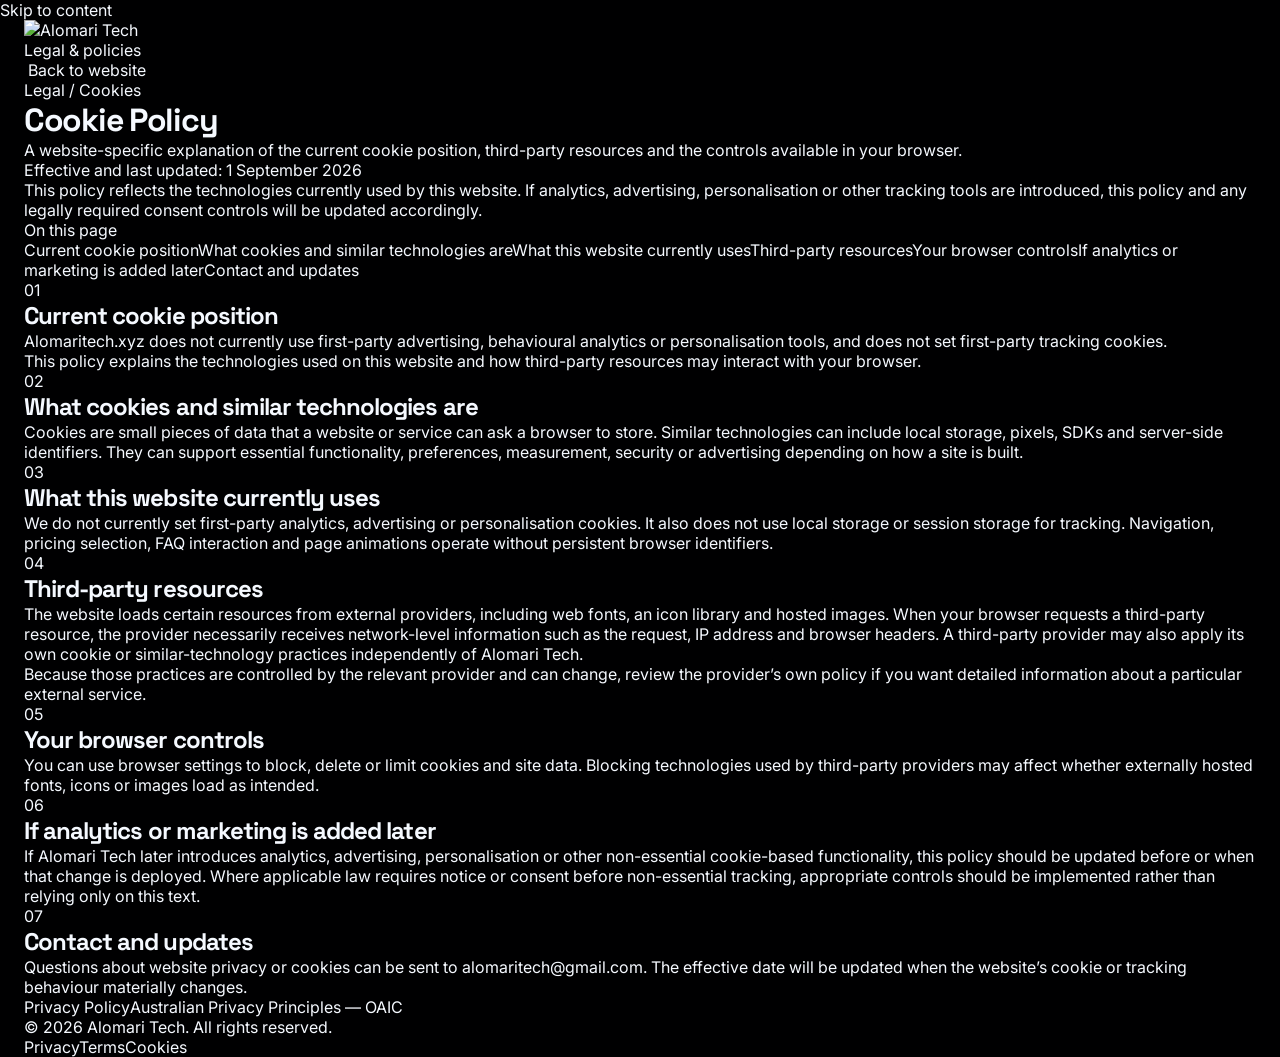
==== cookies.html @ abfe54f1 "Create cookies.html" ====
<!DOCTYPE html>
<html lang="en" dir="ltr">
<head>
  <meta charset="UTF-8" />
  <meta name="viewport" content="width=device-width, initial-scale=1.0" />
  <meta name="robots" content="index, follow" />
  <meta name="theme-color" content="#F6F5F1" />
  <meta name="color-scheme" content="light" />
  <link rel="icon" href="https://i.ibb.co/Hf7N1ZyW/Alomari-Tech-Logo.jpg" />
  <link rel="apple-touch-icon" href="https://i.ibb.co/Hf7N1ZyW/Alomari-Tech-Logo.jpg" />
  <link rel="preconnect" href="https://fonts.googleapis.com" />
  <link rel="preconnect" href="https://fonts.gstatic.com" crossorigin />
  <link href="https://fonts.googleapis.com/css2?family=Inter:wght@400;500;600&family=Space+Grotesk:wght@400;500;600;700&display=swap" rel="stylesheet" />
  <script src="https://unpkg.com/lucide@latest/dist/umd/lucide.js" defer></script>
  <link rel="stylesheet" href="style.css" />
  <title>Cookie Policy | Alomari Tech</title>
  <meta name="description" content="How cookies and similar technologies are currently used on the Alomari Tech website." />
  <link rel="canonical" href="https://alomaritech.xyz/cookies.html" />
  <meta property="og:type" content="website" />
  <meta property="og:site_name" content="Alomari Tech" />
  <meta property="og:title" content="Cookie Policy | Alomari Tech" />
  <meta property="og:description" content="How cookies and similar technologies are currently used on the Alomari Tech website." />
  <meta property="og:url" content="https://alomaritech.xyz/cookies.html" />
  <script type="application/ld+json">{"@context":"https://schema.org","@type":"WebPage","name":"Cookie Policy | Alomari Tech","url":"https://alomaritech.xyz/cookies.html","isPartOf":{"@type":"WebSite","name":"Alomari Tech","url":"https://alomaritech.xyz/"}}</script>
</head>
<body class="legal-page">
  <a class="skip-link" href="#legal-content">Skip to content</a>
  <div class="legal-progress" id="legal-progress" aria-hidden="true"></div>
  <div class="legal-shell">
    <header class="legal-header">
      <div class="container legal-nav">
        <div class="legal-nav-group">
          <a class="brand" href="index.html" aria-label="Alomari Tech home"><img src="https://i.ibb.co/Hf7N1ZyW/Alomari-Tech-Logo.jpg" alt="Alomari Tech" class="brand-logo" /></a>
          <span class="legal-area-label">Legal &amp; policies</span>
        </div>
        <a class="legal-back" href="index.html"><i data-lucide="arrow-left" aria-hidden="true"></i> Back to website</a>
      </div>
    </header>

    <main class="legal-main" id="legal-content">
      <div class="container">
        <div class="legal-hero legal-reveal">
          <p class="legal-eyebrow">Legal / Cookies</p>
          <h1 class="legal-title">Cookie Policy</h1>
          <p class="legal-intro">A website-specific explanation of the current cookie position, third-party resources and the controls available in your browser.</p>
          <p class="legal-updated">Effective and last updated: 1 September 2026</p>
          <div class="legal-notice"><i data-lucide="scale" aria-hidden="true"></i><span>This policy reflects the technologies currently used by this website. If analytics, advertising, personalisation or other tracking tools are introduced, this policy and any legally required consent controls will be updated accordingly.</span></div>
        </div>

        <div class="legal-layout">
          <aside class="legal-toc legal-reveal" aria-label="On this page">
            <p class="legal-toc-title">On this page</p>
            <nav><a href="#summary">Current cookie position</a><a href="#what">What cookies and similar technologies are</a><a href="#site-use">What this website currently uses</a><a href="#third-party">Third-party resources</a><a href="#controls">Your browser controls</a><a href="#future">If analytics or marketing is added later</a><a href="#contact">Contact and updates</a></nav>
          </aside>
          <div class="legal-content">
            <section class="legal-section legal-reveal" id="summary">
  <p class="legal-section-number">01</p>
  <h2>Current cookie position</h2>
  <p>Alomaritech.xyz does not currently use first-party advertising, behavioural analytics or personalisation tools, and does not set first-party tracking cookies.</p><p>This policy explains the technologies used on this website and how third-party resources may interact with your browser.</p>
</section><section class="legal-section legal-reveal" id="what">
  <p class="legal-section-number">02</p>
  <h2>What cookies and similar technologies are</h2>
  <p>Cookies are small pieces of data that a website or service can ask a browser to store. Similar technologies can include local storage, pixels, SDKs and server-side identifiers. They can support essential functionality, preferences, measurement, security or advertising depending on how a site is built.</p>
</section><section class="legal-section legal-reveal" id="site-use">
  <p class="legal-section-number">03</p>
  <h2>What this website currently uses</h2>
  <p>We do not currently set first-party analytics, advertising or personalisation cookies. It also does not use local storage or session storage for tracking. Navigation, pricing selection, FAQ interaction and page animations operate without persistent browser identifiers.</p>
</section><section class="legal-section legal-reveal" id="third-party">
  <p class="legal-section-number">04</p>
  <h2>Third-party resources</h2>
  <p>The website loads certain resources from external providers, including web fonts, an icon library and hosted images. When your browser requests a third-party resource, the provider necessarily receives network-level information such as the request, IP address and browser headers. A third-party provider may also apply its own cookie or similar-technology practices independently of Alomari Tech.</p><p>Because those practices are controlled by the relevant provider and can change, review the provider’s own policy if you want detailed information about a particular external service.</p>
</section><section class="legal-section legal-reveal" id="controls">
  <p class="legal-section-number">05</p>
  <h2>Your browser controls</h2>
  <p>You can use browser settings to block, delete or limit cookies and site data. Blocking technologies used by third-party providers may affect whether externally hosted fonts, icons or images load as intended.</p>
</section><section class="legal-section legal-reveal" id="future">
  <p class="legal-section-number">06</p>
  <h2>If analytics or marketing is added later</h2>
  <p>If Alomari Tech later introduces analytics, advertising, personalisation or other non-essential cookie-based functionality, this policy should be updated before or when that change is deployed. Where applicable law requires notice or consent before non-essential tracking, appropriate controls should be implemented rather than relying only on this text.</p>
</section><section class="legal-section legal-reveal" id="contact">
  <p class="legal-section-number">07</p>
  <h2>Contact and updates</h2>
  <p>Questions about website privacy or cookies can be sent to <a href="mailto:alomaritech@gmail.com">alomaritech@gmail.com</a>. The effective date will be updated when the website’s cookie or tracking behaviour materially changes.</p>
</section>
            <div class="legal-source-links legal-reveal" aria-label="Official legal references"><a href="privacy.html" target="_blank" rel="noopener noreferrer">Privacy Policy<i data-lucide="arrow-up-right" aria-hidden="true"></i></a><a href="https://www.oaic.gov.au/privacy/australian-privacy-principles" target="_blank" rel="noopener noreferrer">Australian Privacy Principles — OAIC<i data-lucide="arrow-up-right" aria-hidden="true"></i></a></div>
          </div>
        </div>
      </div>
    </main>

    <footer class="legal-footer">
      <div class="legal-footer-inner">
        <div class="container legal-footer-row">
          <span>&copy; 2026 Alomari Tech. All rights reserved.</span>
          <div><a href="privacy.html">Privacy</a><a href="terms.html">Terms</a><a href="cookies.html" aria-current="page">Cookies</a></div>
        </div>
      </div>
    </footer>
  </div>
  <script src="legal.js" defer></script>
</body>
</html>
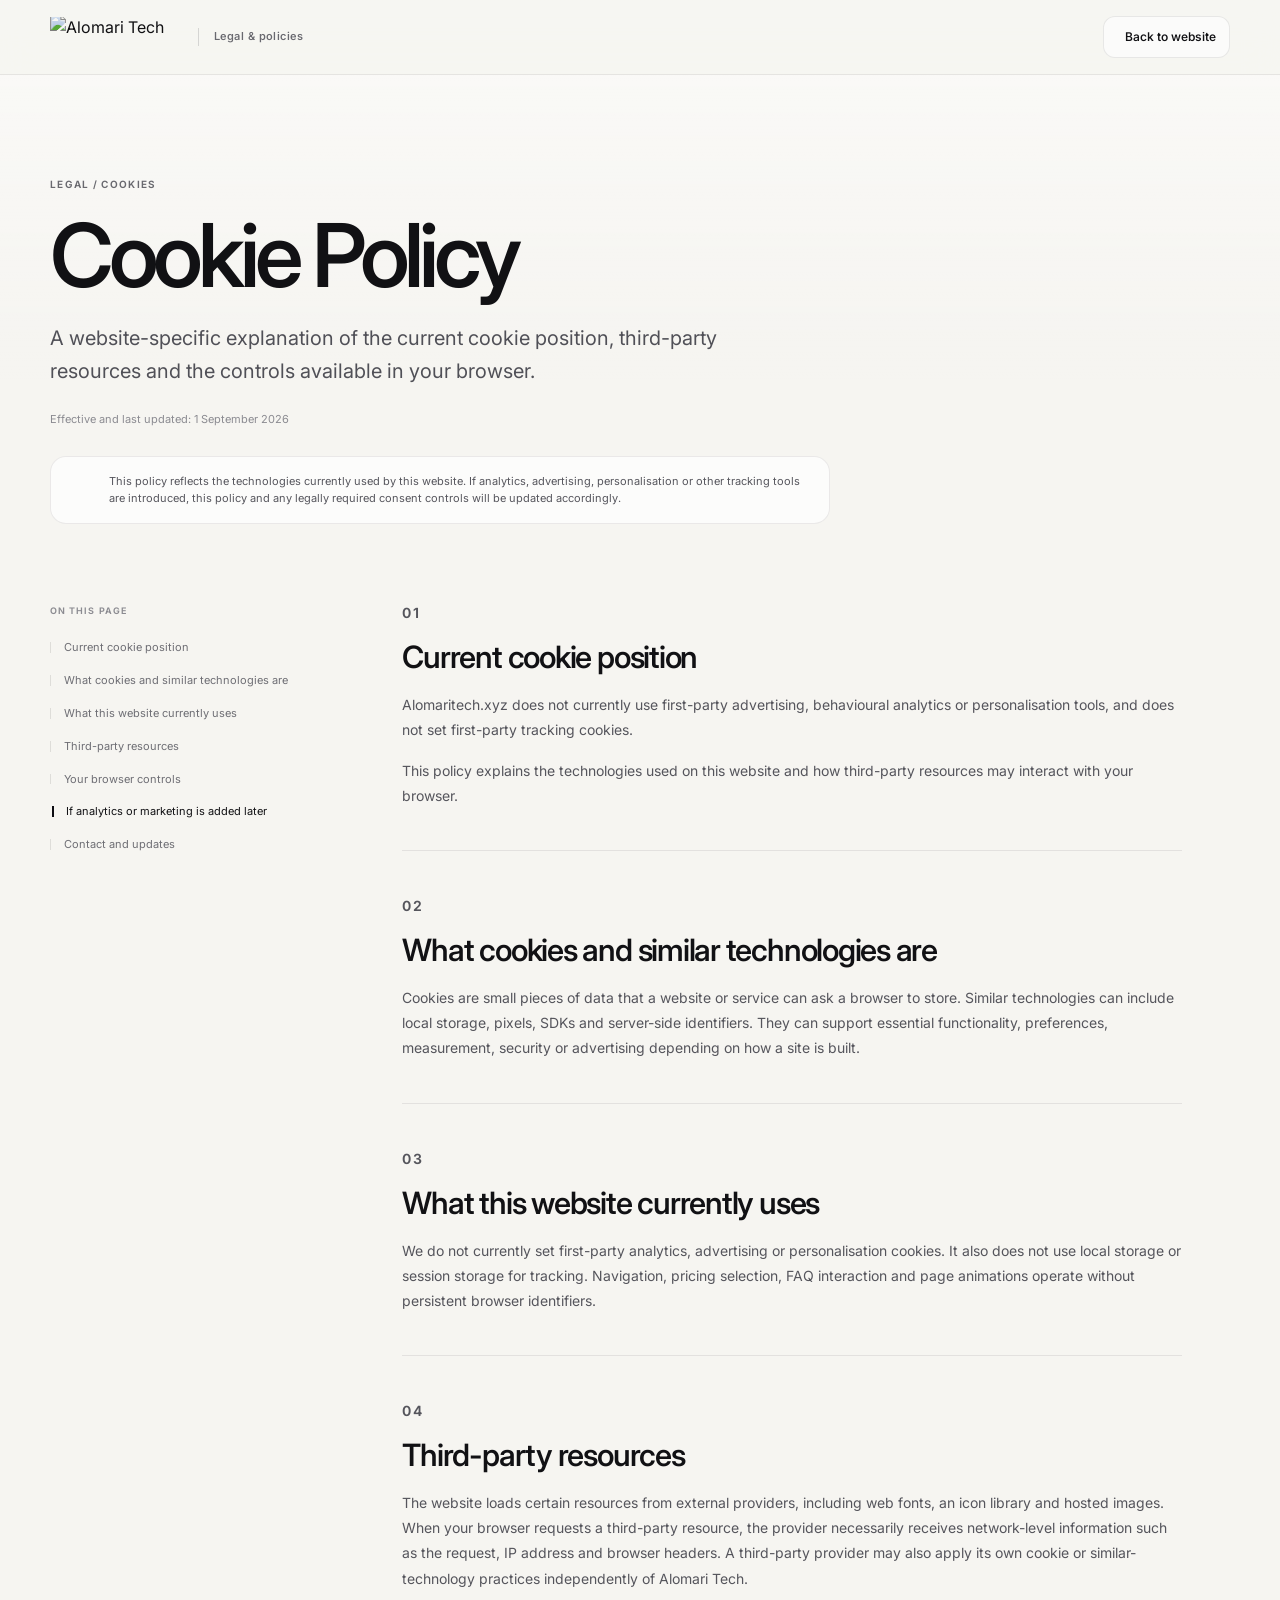
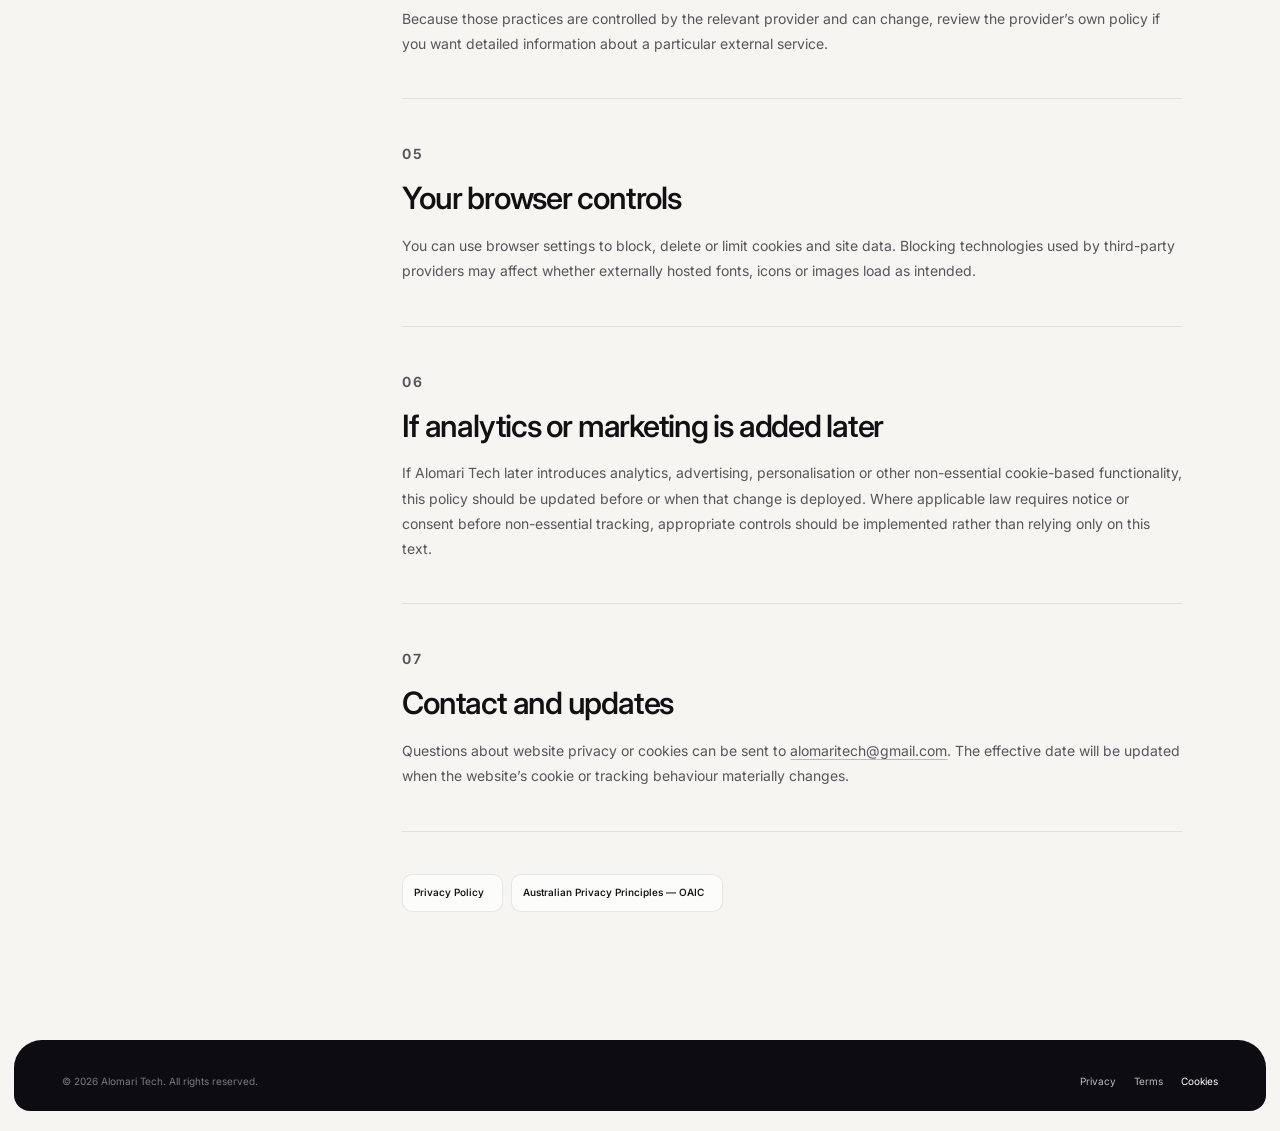
==== commit 42c6245a: "Update cookies.html" ====
--- a/cookies.html
+++ b/cookies.html
@@ -6,8 +6,8 @@
   <meta name="robots" content="index, follow" />
   <meta name="theme-color" content="#F6F5F1" />
   <meta name="color-scheme" content="light" />
-  <link rel="icon" href="https://i.ibb.co/Hf7N1ZyW/Alomari-Tech-Logo.jpg" />
-  <link rel="apple-touch-icon" href="https://i.ibb.co/Hf7N1ZyW/Alomari-Tech-Logo.jpg" />
+  <link rel="icon" href="https://github.com/amiralomarii/amiralomari/blob/main/Alomari%20Tech%20Logo.jpeg?raw=true" />
+  <link rel="apple-touch-icon" href="https://github.com/amiralomarii/amiralomari/blob/main/Alomari%20Tech%20Logo.jpeg?raw=true" />
   <link rel="preconnect" href="https://fonts.googleapis.com" />
   <link rel="preconnect" href="https://fonts.gstatic.com" crossorigin />
   <link href="https://fonts.googleapis.com/css2?family=Inter:wght@400;500;600&family=Space+Grotesk:wght@400;500;600;700&display=swap" rel="stylesheet" />
@@ -30,7 +30,7 @@
     <header class="legal-header">
       <div class="container legal-nav">
         <div class="legal-nav-group">
-          <a class="brand" href="index.html" aria-label="Alomari Tech home"><img src="https://i.ibb.co/Hf7N1ZyW/Alomari-Tech-Logo.jpg" alt="Alomari Tech" class="brand-logo" /></a>
+          <a class="brand" href="index.html" aria-label="Alomari Tech home"><img src="https://github.com/amiralomarii/amiralomari/blob/main/Alomari%20Tech%20Logo.jpeg?raw=true" alt="Alomari Tech" class="brand-logo" /></a>
           <span class="legal-area-label">Legal &amp; policies</span>
         </div>
         <a class="legal-back" href="index.html"><i data-lucide="arrow-left" aria-hidden="true"></i> Back to website</a>
--- a/style.css
+++ b/style.css
@@ -0,0 +1,1449 @@
+:root {
+  --ink: #0d0c12;
+  --ink-2: #16161a;
+  --ink-3: #222228;
+  --paper: #fbfaf6;
+  --canvas: #f7f7f5;
+  --surface: #ffffff;
+  --surface-soft: #f1f1ee;
+  --surface-warm: #f3f0ea;
+  --text: #111114;
+  --muted: #69696f;
+  --muted-2: #8b8b91;
+  --line: rgba(17, 17, 20, .085);
+  --line-strong: rgba(17, 17, 20, .14);
+  --line-dark: rgba(255,255,255,.12);
+  --container: 1180px;
+  --gutter: clamp(20px, 4vw, 48px);
+  --section: clamp(92px, 10vw, 148px);
+  --radius-sm: 10px;
+  --radius-md: 18px;
+  --radius-lg: 28px;
+  --radius-xl: 36px;
+  --font-display: -apple-system, BlinkMacSystemFont, "Inter", "Segoe UI", sans-serif;
+  --font-body: -apple-system, BlinkMacSystemFont, "Inter", "Segoe UI", sans-serif;
+  --ease: cubic-bezier(.2,.8,.2,1);
+  --spring: cubic-bezier(.16,1,.3,1);
+  --fast: 180ms;
+  --normal: 360ms;
+  --shadow-sm: 0 1px 2px rgba(17,17,20,.04), 0 8px 28px rgba(17,17,20,.04);
+  --shadow-md: 0 22px 70px rgba(17,17,20,.08);
+}
+
+* { box-sizing: border-box; }
+html { scroll-behavior: smooth; scroll-padding-top: 88px; }
+body {
+  margin: 0;
+  overflow-x: hidden;
+  background: var(--canvas);
+  color: var(--text);
+  font-family: var(--font-body);
+  line-height: 1.55;
+  -webkit-font-smoothing: antialiased;
+  text-rendering: optimizeLegibility;
+}
+body.menu-open { overflow: hidden; }
+img { display: block; max-width: 100%; }
+a { color: inherit; text-decoration: none; }
+button, input, textarea { font: inherit; }
+button { color: inherit; }
+::selection { background: var(--ink); color: var(--paper); }
+
+.container { width: min(100%, calc(var(--container) + (var(--gutter) * 2))); margin-inline: auto; padding-inline: var(--gutter); }
+.section-pad { padding-block: var(--section); }
+.section-light { background: var(--canvas); color: var(--text); }
+.section-warm { background: var(--surface-warm); color: var(--text); }
+.section-dark { background: var(--ink); color: var(--paper); }
+
+.sr-only { position: absolute; width: 1px; height: 1px; padding: 0; margin: -1px; overflow: hidden; clip: rect(0,0,0,0); white-space: nowrap; border: 0; }
+.skip-link { position: fixed; left: 16px; top: 10px; z-index: 2000; background: var(--ink); color: var(--paper); padding: 10px 14px; border-radius: 10px; transform: translateY(-160%); transition: transform var(--fast); }
+.skip-link:focus { transform: translateY(0); }
+
+#scroll-progress { position: fixed; z-index: 1200; top: 0; left: 0; width: 100%; height: 2px; transform: scaleX(0); transform-origin: left center; background: var(--ink); }
+
+/* Navigation */
+.site-header {
+  position: fixed;
+  inset: 0 0 auto;
+  z-index: 1000;
+  background: rgba(247,247,245,.82);
+  border-bottom: 1px solid transparent;
+  backdrop-filter: saturate(160%) blur(18px);
+  -webkit-backdrop-filter: saturate(160%) blur(18px);
+  transition: background var(--normal), border-color var(--normal), box-shadow var(--normal);
+}
+/* Intentionally persistent: the primary navigation never auto-hides while scrolling. */
+.site-header.scrolled { background: rgba(250,250,248,.94); border-color: var(--line); box-shadow: 0 8px 35px rgba(17,17,20,.035); }
+.nav-shell { height: 76px; display: grid; grid-template-columns: 170px 1fr auto; align-items: center; gap: 28px; }
+.brand { display: inline-flex; align-items: center; width: 138px; height: 42px; overflow: hidden; }
+.brand-logo { width: 152px; height: 46px; object-fit: contain; object-position: left center; mix-blend-mode: multiply; }
+.desktop-nav { justify-self: center; display: flex; align-items: center; gap: clamp(18px, 2.1vw, 34px); font-size: 13px; font-weight: 520; color: #45454b; }
+.desktop-nav a { position: relative; padding: 12px 0; transition: color var(--fast); }
+.desktop-nav a:hover, .desktop-nav a:focus-visible { color: var(--ink); }
+.desktop-nav a::after { content: ""; position: absolute; left: 50%; right: 50%; bottom: 5px; height: 1px; background: currentColor; transition: left var(--normal) var(--ease), right var(--normal) var(--ease); }
+.desktop-nav a:hover::after, .desktop-nav a:focus-visible::after { left: 0; right: 0; }
+
+.btn {
+  min-height: 46px;
+  display: inline-flex;
+  align-items: center;
+  justify-content: center;
+  gap: 9px;
+  padding: 0 20px;
+  border: 1px solid transparent;
+  border-radius: 12px;
+  cursor: pointer;
+  font-size: 13px;
+  font-weight: 600;
+  letter-spacing: -.01em;
+  transition: background var(--fast), color var(--fast), border-color var(--fast), transform var(--fast), box-shadow var(--fast);
+}
+.btn svg { width: 16px; height: 16px; transition: transform var(--fast) var(--ease); }
+.btn:hover svg { transform: translateX(3px); }
+.btn:active { transform: scale(.985); }
+.btn-dark { background: var(--ink); color: var(--paper); border-color: var(--ink); box-shadow: 0 7px 20px rgba(13,12,18,.12); }
+.btn-dark:hover { background: #242329; box-shadow: 0 10px 26px rgba(13,12,18,.16); transform: translateY(-1px); }
+.btn-line { background: rgba(255,255,255,.55); color: var(--ink); border-color: var(--line-strong); }
+.btn-line:hover { background: var(--surface); border-color: rgba(17,17,20,.22); }
+.btn-light { background: var(--paper); color: var(--ink); border-color: var(--paper); }
+.btn-light:hover { background: #fff; transform: translateY(-1px); }
+.btn-light-outline { background: rgba(255,255,255,.055); color: var(--paper); border-color: rgba(255,255,255,.16); }
+.btn-light-outline:hover { background: rgba(255,255,255,.1); border-color: rgba(255,255,255,.24); }
+.btn-lg { min-height: 52px; padding-inline: 24px; border-radius: 14px; }
+.btn-block { width: 100%; }
+
+.menu-toggle { display: none; justify-self: end; width: 44px; height: 44px; padding: 0 11px; border: 1px solid var(--line); background: rgba(255,255,255,.7); border-radius: 14px; cursor: pointer; box-shadow: var(--shadow-sm); }
+.menu-toggle span { display: block; width: 19px; height: 1.5px; margin: 5px auto; background: var(--ink); border-radius: 10px; }
+.menu-backdrop { position: fixed; inset: 0; z-index: 1090; background: rgba(13,12,18,.3); backdrop-filter: blur(8px); -webkit-backdrop-filter: blur(8px); opacity: 0; pointer-events: none; transition: opacity var(--normal); }
+.menu-backdrop.open { opacity: 1; pointer-events: auto; }
+.mobile-menu {
+  position: fixed;
+  z-index: 1100;
+  top: 10px;
+  right: 10px;
+  bottom: 10px;
+  width: min(92vw, 410px);
+  background: rgba(251,250,246,.985);
+  border: 1px solid rgba(255,255,255,.7);
+  border-radius: 28px;
+  box-shadow: 0 30px 100px rgba(13,12,18,.22);
+  transform: translateX(calc(100% + 24px)) scale(.98);
+  opacity: 0;
+  transition: transform .48s var(--spring), opacity .34s ease;
+  display: flex;
+  flex-direction: column;
+  overflow: hidden;
+}
+.mobile-menu.open { transform: translateX(0) scale(1); opacity: 1; }
+.mobile-menu-head { min-height: 72px; display: flex; align-items: center; justify-content: space-between; padding: 0 18px 0 20px; border-bottom: 1px solid var(--line); }
+.mobile-menu-head .brand { width: 132px; }
+.menu-close { width: 44px; height: 44px; border: 1px solid var(--line); border-radius: 14px; background: rgba(255,255,255,.8); cursor: pointer; display: grid; place-items: center; }
+.menu-close svg { width: 19px; }
+.mobile-nav { padding: 16px 20px 8px; display: grid; }
+.mobile-nav a { display: grid; grid-template-columns: 32px 1fr; align-items: center; padding: 15px 2px; border-bottom: 1px solid var(--line); font: 550 clamp(22px, 6vw, 28px)/1.15 var(--font-display); letter-spacing: -.035em; }
+.mobile-nav a span { font-size: 10px; font-weight: 600; color: var(--muted-2); letter-spacing: .08em; }
+.mobile-menu-foot { margin-top: auto; padding: 18px 20px 20px; display: grid; gap: 18px; border-top: 1px solid var(--line); font-size: 13px; }
+
+/* Hero */
+.hero {
+  min-height: 100svh;
+  padding-top: 76px;
+  display: flex;
+  flex-direction: column;
+  background:
+    radial-gradient(circle at 80% 16%, rgba(255,255,255,.9) 0, rgba(255,255,255,0) 28%),
+    linear-gradient(180deg, #fafaf8 0%, #f4f4f1 100%);
+}
+.hero-grid { flex: 1; display: grid; grid-template-columns: minmax(0,1.1fr) minmax(310px,.7fr); gap: clamp(40px, 7vw, 96px); align-items: center; padding-top: clamp(66px, 9vw, 120px); padding-bottom: clamp(58px, 8vw, 104px); }
+.hero-copy { min-width: 0; }
+.hero-kicker { margin: 0 0 24px; font-size: 12px; font-weight: 600; letter-spacing: .11em; text-transform: uppercase; color: var(--muted); }
+.hero-title { margin: 0; max-width: 860px; font: 560 clamp(64px, 7.7vw, 112px)/.94 var(--font-display); letter-spacing: -.064em; text-wrap: balance; }
+.hero-statement { margin: 30px 0 0; font: 520 clamp(23px, 2.2vw, 32px)/1.18 var(--font-display); letter-spacing: -.035em; }
+.hero-description { max-width: 650px; margin: 18px 0 0; font-size: clamp(16px, 1.3vw, 18px); line-height: 1.65; color: var(--muted); }
+.hero-actions { display: flex; gap: 10px; flex-wrap: wrap; margin-top: 34px; }
+.hero-brand-panel {
+  position: relative;
+  min-height: 520px;
+  padding: 24px;
+  display: grid;
+  grid-template-rows: 1fr auto;
+  border-radius: var(--radius-xl);
+  background: linear-gradient(145deg, rgba(255,255,255,.92), rgba(237,237,233,.84));
+  border: 1px solid rgba(255,255,255,.9);
+  box-shadow: 0 30px 90px rgba(17,17,20,.09), inset 0 0 0 1px rgba(17,17,20,.025);
+  overflow: hidden;
+}
+.hero-brand-panel::before { content:""; position:absolute; width: 220px; height: 220px; right: -70px; top: -70px; border-radius: 50%; background: rgba(255,255,255,.62); filter: blur(2px); }
+.hero-mark-wrap { min-height: 0; display: grid; place-items: center; overflow: hidden; border-radius: 24px; }
+.hero-mark { width: min(100%, 380px); max-height: 380px; object-fit: contain; mix-blend-mode: multiply; filter: contrast(1.03); }
+.hero-panel-meta { position: relative; display: flex; justify-content: space-between; gap: 18px; padding: 18px 4px 2px; border-top: 1px solid var(--line); font-size: 10px; font-weight: 600; letter-spacing: .09em; text-transform: uppercase; color: var(--muted); }
+.hero-foot { min-height: 70px; display: flex; align-items: center; justify-content: space-between; gap: 30px; border-top: 1px solid var(--line); font-size: 11px; color: var(--muted); }
+.hero-foot a { display: inline-flex; align-items: center; gap: 8px; color: var(--text); font-weight: 550; }
+.hero-foot svg { width: 14px; height: 14px; }
+
+/* Partners */
+.partners { background: var(--canvas); padding: 22px 0 34px; }
+.partners-row { min-height: 118px; display: grid; grid-template-columns: minmax(220px,.72fr) minmax(0,1.55fr); align-items: center; gap: 38px; padding-block: 24px; border-radius: 24px; background: rgba(255,255,255,.64); border: 1px solid rgba(255,255,255,.85); box-shadow: var(--shadow-sm); }
+.partners-intro { display: flex; gap: 18px; align-items: center; padding-left: 28px; }
+.partners-intro p { margin: 0; font-size: 13px; font-weight: 550; }
+.section-index { font-size: 10px; font-weight: 650; letter-spacing: .12em; color: var(--muted-2); }
+.partner-logos { display: grid; grid-template-columns: repeat(3,1fr); align-items: center; padding-right: 20px; }
+.partner-logos img { width: min(70%, 140px); max-height: 42px; object-fit: contain; justify-self: center; filter: grayscale(1); opacity: .68; }
+
+/* Common headings */
+.section-meta { display: flex; gap: 14px; align-items: baseline; font-size: 10px; font-weight: 650; text-transform: uppercase; letter-spacing: .12em; color: var(--muted-2); }
+.section-meta-light { color: rgba(255,255,255,.54); }
+.display-heading { margin: 0; max-width: 900px; font: 560 clamp(44px, 5.3vw, 76px)/1 var(--font-display); letter-spacing: -.055em; text-wrap: balance; }
+.lead-copy { max-width: 720px; margin: 24px 0 0; font-size: clamp(17px, 1.45vw, 20px); line-height: 1.58; color: var(--muted); }
+.muted-light { color: rgba(255,255,255,.6); }
+.section-heading-row { display: grid; grid-template-columns: minmax(150px,.42fr) minmax(0,1.4fr); gap: clamp(36px, 7vw, 96px); align-items: start; margin-bottom: 62px; }
+.text-link { display: inline-flex; align-items: center; gap: 8px; margin-top: 28px; font-size: 13px; font-weight: 600; }
+.text-link svg { width: 16px; transition: transform var(--fast); }
+.text-link:hover svg { transform: translateX(3px); }
+
+/* About */
+.about { background: var(--canvas); }
+.editorial-grid { display: grid; grid-template-columns: minmax(130px,.3fr) minmax(0,1.05fr) minmax(280px,.66fr); gap: clamp(28px, 5vw, 70px); align-items: start; }
+.about-main { min-width: 0; }
+.mission-points { margin-top: 56px; display: grid; grid-template-columns: repeat(2,1fr); gap: 14px; }
+.mission-points article { min-height: 170px; display: flex; flex-direction: column; justify-content: space-between; gap: 36px; padding: 24px; border: 1px solid var(--line); border-radius: 20px; background: rgba(255,255,255,.62); box-shadow: var(--shadow-sm); }
+.mission-points article > span { font-size: 10px; font-weight: 650; color: var(--muted-2); }
+.mission-points h3, .capability-index h3 { margin: 0 0 8px; font: 560 19px/1.2 var(--font-display); letter-spacing: -.025em; }
+.mission-points p, .capability-index p { margin: 0; color: var(--muted); font-size: 13px; line-height: 1.55; }
+.capability-index { display: grid; gap: 10px; }
+.capability-index article { padding: 20px 20px 19px; border: 1px solid var(--line); border-radius: 18px; background: rgba(255,255,255,.48); transition: transform var(--fast), background var(--fast), box-shadow var(--fast); }
+.capability-index article:hover { transform: translateY(-2px); background: rgba(255,255,255,.82); box-shadow: var(--shadow-sm); }
+.capability-index article > span { display: block; margin-bottom: 12px; font-size: 10px; font-weight: 650; color: var(--muted-2); }
+
+/* Services */
+.services { background: #efefec; color: var(--text); }
+.services .section-meta-light, .services .muted-light { color: var(--muted); }
+.service-list { display: grid; grid-template-columns: repeat(2,1fr); gap: 14px; }
+.service-row {
+  min-width: 0;
+  min-height: 260px;
+  display: grid;
+  grid-template-columns: 34px 1fr;
+  grid-template-rows: auto 1fr auto;
+  gap: 16px 18px;
+  padding: 28px;
+  border: 1px solid rgba(17,17,20,.07);
+  border-radius: 24px;
+  background: rgba(255,255,255,.72);
+  box-shadow: 0 1px 1px rgba(17,17,20,.02);
+  transition: transform var(--normal) var(--ease), background var(--normal), box-shadow var(--normal);
+}
+.service-row:hover { transform: translateY(-3px); background: #fff; box-shadow: 0 18px 50px rgba(17,17,20,.07); }
+.service-num { grid-column: 1; grid-row: 1; padding-top: 5px; font-size: 10px; font-weight: 650; color: var(--muted-2); }
+.service-row h3 { grid-column: 2; grid-row: 1; margin: 0; font: 560 clamp(24px,2.3vw,32px)/1.08 var(--font-display); letter-spacing: -.035em; }
+.service-row p { grid-column: 2; grid-row: 2; margin: 0; max-width: 480px; color: var(--muted); font-size: 14px; line-height: 1.6; }
+.service-tags { grid-column: 2; grid-row: 3; display: flex; flex-wrap: wrap; gap: 7px; align-self: end; }
+.service-tags span { padding: 6px 10px; border-radius: 9px; background: #f2f2ef; color: #68686e; font-size: 10px; font-weight: 600; }
+
+/* Process */
+.process { background: var(--canvas); }
+.process-layout { display: grid; grid-template-columns: minmax(260px,.68fr) minmax(0,1.32fr); gap: clamp(50px,8vw,120px); align-items: start; }
+.process-intro { position: sticky; top: 118px; }
+.process-intro .display-heading { margin-top: 28px; max-width: 420px; }
+.process-list { list-style: none; margin: 0; padding: 0; display: grid; grid-template-columns: repeat(2,1fr); gap: 14px; }
+.process-list li { min-height: 240px; display: flex; flex-direction: column; justify-content: space-between; gap: 54px; padding: 26px; border-radius: 22px; background: var(--surface); border: 1px solid var(--line); box-shadow: var(--shadow-sm); }
+.process-num { font-size: 11px; font-weight: 650; color: var(--muted-2); }
+.process-list h3 { margin: 0 0 10px; font: 560 26px/1.1 var(--font-display); letter-spacing: -.035em; }
+.process-list p { margin: 0; max-width: 360px; color: var(--muted); font-size: 13px; line-height: 1.6; }
+
+/* Case studies */
+.cases { background: #f2efe9; }
+.case-list { display: grid; gap: 26px; }
+.case-study { display: grid; grid-template-columns: minmax(0,1.08fr) minmax(300px,.92fr); align-items: stretch; overflow: hidden; border-radius: 28px; background: rgba(255,255,255,.72); border: 1px solid rgba(255,255,255,.82); box-shadow: var(--shadow-sm); }
+.case-study.reverse { grid-template-columns: minmax(300px,.92fr) minmax(0,1.08fr); }
+.case-study.reverse .case-media { order: 2; }
+.case-study.reverse .case-copy { order: 1; }
+.case-media { min-width: 0; min-height: 430px; overflow: hidden; background: #e8e8e4; }
+.case-media img { width: 100%; height: 100%; min-height: 430px; object-fit: cover; transition: transform .7s var(--ease); }
+.case-study:hover .case-media img { transform: scale(1.018); }
+.case-copy { padding: clamp(34px,5vw,62px); display: flex; flex-direction: column; justify-content: center; }
+.case-meta { margin: 0 0 22px; font-size: 10px !important; font-weight: 650; text-transform: uppercase; letter-spacing: .1em; color: var(--muted-2) !important; }
+.case-copy h3 { margin: 0; font: 560 clamp(34px,3.3vw,50px)/1 var(--font-display); letter-spacing: -.05em; }
+.case-copy > p { max-width: 520px; margin: 18px 0 0; color: var(--muted); font-size: 14px; line-height: 1.65; }
+.metric-row { display: grid; grid-template-columns: repeat(2,1fr); gap: 14px; margin: 44px 0 0; }
+.metric-row div { padding: 18px; border-radius: 16px; background: #f3f3f0; }
+.metric-row dt { font-size: 10px; font-weight: 600; color: var(--muted-2); }
+.metric-row dd { margin: 7px 0 0; font: 560 clamp(28px,3vw,38px)/1 var(--font-display); letter-spacing: -.04em; }
+
+/* Team */
+.team { background: var(--canvas); }
+.team-layout { display: grid; gap: 16px; }
+.founder-profile { display: grid; grid-template-columns: minmax(280px,.72fr) minmax(0,1.28fr); gap: clamp(32px,5vw,72px); align-items: center; padding: clamp(24px,4vw,48px); border-radius: 28px; background: var(--surface); border: 1px solid var(--line); box-shadow: var(--shadow-sm); }
+.team-photo { overflow: hidden; border-radius: 22px; background: #e9e9e5; }
+.team-photo img { width: 100%; height: 100%; object-fit: cover; }
+.founder-photo { width: 100%; max-width: 420px; aspect-ratio: 4/5; }
+.team-details h3 { margin: 0; font: 560 clamp(30px,3.3vw,46px)/1 var(--font-display); letter-spacing: -.045em; }
+.team-details > p:not(.team-role):not(.team-label) { max-width: 600px; margin: 15px 0 0; color: var(--muted); font-size: 14px; line-height: 1.65; }
+.team-label { margin: 0 0 16px; font-size: 10px; font-weight: 650; text-transform: uppercase; letter-spacing: .12em; color: var(--muted-2); }
+.team-role { margin: 8px 0 0; font-size: 13px; font-weight: 600; }
+.skill-list { list-style: none; margin: 24px 0 0; padding: 0; display: flex; flex-wrap: wrap; gap: 7px; }
+.skill-list li { padding: 6px 9px; border-radius: 9px; background: #f3f3f0; color: var(--muted); font-size: 10px; font-weight: 600; }
+.skill-list li + li::before { content: none; }
+.team-roster { display: grid; grid-template-columns: repeat(2,1fr); gap: 16px; }
+.team-member { min-width: 0; display: grid; grid-template-columns: 116px 1fr; gap: 24px; align-items: center; padding: 24px; border: 1px solid var(--line); border-radius: 22px; background: rgba(255,255,255,.72); box-shadow: var(--shadow-sm); }
+.team-member:nth-child(odd), .team-member:nth-child(even) { border-right: 1px solid var(--line); padding-inline: 24px; }
+.team-member .team-photo { width: 116px; height: 136px; border-radius: 18px; }
+.team-member .team-details h3 { font-size: 24px; }
+.team-initials { display: grid; place-items: center; background: linear-gradient(145deg, #16161a, #2b2b31); color: var(--paper); font: 560 27px/1 var(--font-display); letter-spacing: -.03em; }
+
+/* Pricing */
+.pricing { background: #f1efe9; color: var(--text); padding-block: clamp(82px,9vw,126px); }
+.pricing > .container { max-width: var(--container); }
+.pricing-head { display: grid; grid-template-columns: minmax(120px,.34fr) minmax(0,1fr) auto; gap: 38px; align-items: end; margin-bottom: 54px; }
+.pricing .section-meta { color: var(--muted); }
+.pricing .section-index { color: var(--muted-2); }
+.pricing-title .display-heading { max-width: 620px; color: var(--text); }
+.pricing .muted-light { color: var(--muted); }
+.billing-control { display: grid; grid-template-columns: auto 48px auto; align-items: center; gap: 9px 12px; padding-bottom: 4px; }
+.billing-label { font-size: 12px; color: var(--muted-2); transition: color var(--fast); }
+.billing-label.active { color: var(--text); }
+.billing-toggle { width: 48px; height: 28px; padding: 3px; border: 1px solid rgba(13,12,18,.12); background: #dedbd4; border-radius: 999px; cursor: pointer; transition: background var(--fast), border-color var(--fast); }
+.billing-toggle:hover { background: #d5d2ca; }
+.billing-toggle:focus-visible { outline: 3px solid rgba(13,12,18,.14); outline-offset: 3px; }
+.billing-toggle span { display: block; width: 20px; height: 20px; border-radius: 50%; background: var(--ink); transition: transform var(--normal) var(--spring); box-shadow: 0 1px 4px rgba(0,0,0,.14); }
+.billing-toggle[aria-checked="true"] span { transform: translateX(20px); }
+.save-label { grid-column: 2 / 4; justify-self: end; font-size: 9px; font-weight: 650; letter-spacing: .1em; text-transform: uppercase; color: var(--muted); }
+.pricing-grid { display: grid; grid-template-columns: repeat(3,1fr); gap: 14px; align-items: stretch; }
+.pricing-card { position: relative; min-width: 0; display: flex; flex-direction: column; padding: 30px; border: 1px solid rgba(13,12,18,.09); border-radius: 24px; background: rgba(255,255,255,.7); box-shadow: 0 1px 0 rgba(255,255,255,.8) inset, 0 16px 44px rgba(13,12,18,.045); transition: transform var(--normal) var(--ease), border-color var(--fast), box-shadow var(--normal) var(--ease), background var(--fast); }
+.pricing-card:hover { transform: translateY(-3px); border-color: rgba(13,12,18,.16); box-shadow: 0 1px 0 rgba(255,255,255,.9) inset, 0 22px 58px rgba(13,12,18,.065); }
+.pricing-card:first-child, .pricing-card:last-child { padding-inline: 30px; }
+.pricing-card.recommended { background: #fbfaf6; color: var(--ink); border-color: rgba(13,12,18,.24); box-shadow: 0 1px 0 rgba(255,255,255,1) inset, 0 24px 64px rgba(13,12,18,.075); }
+.pricing-card.recommended::before { content: ""; position: absolute; inset: -1px; border: 1px solid rgba(13,12,18,.06); border-radius: inherit; pointer-events: none; }
+.recommended-label { position: absolute; right: 18px; top: 18px; padding: 6px 9px; border: 1px solid rgba(13,12,18,.09); border-radius: 8px; background: #efede7; color: var(--ink); font-size: 9px; font-weight: 650; letter-spacing: .08em; text-transform: uppercase; }
+.pricing-card-head { display: flex; align-items: baseline; gap: 14px; }
+.plan-index, .recommended .plan-index { margin: 0; color: var(--muted-2); font-size: 10px; }
+.pricing-name { margin: 0; font: 560 26px/1.1 var(--font-display); letter-spacing: -.035em; }
+.pricing-price-row { display: flex; align-items: baseline; gap: 7px; margin-top: 38px; min-height: 54px; transition: opacity var(--fast), transform var(--fast); }
+.pricing-price-row.changing { opacity: .25; transform: translateY(3px); }
+.pricing-price { font: 560 clamp(36px,3.5vw,50px)/1 var(--font-display); letter-spacing: -.055em; color: var(--ink); }
+.pricing-period, .recommended .pricing-period { color: var(--muted-2); font-size: 11px; }
+.pricing-desc, .recommended .pricing-desc { min-height: 72px; margin: 18px 0 25px; color: var(--muted); font-size: 13px; line-height: 1.55; }
+.pricing-features, .recommended .pricing-features { margin: 0 0 30px; padding: 24px 0 0; border-top: 1px solid rgba(13,12,18,.08); list-style: none; display: grid; gap: 12px; font-size: 12px; color: #45454a; }
+.pricing-features li { position: relative; padding-left: 19px; }
+.pricing-features li::before, .recommended .pricing-features li::before { content: ""; position: absolute; left: 0; top: .55em; width: 8px; height: 8px; border: 1.5px solid #77777c; border-radius: 50%; }
+.pricing-card .btn { margin-top: auto; }
+.pricing-card .btn-light-outline { border-color: rgba(13,12,18,.18); color: var(--ink); background: transparent; }
+.pricing-card .btn-light-outline:hover { background: var(--ink); border-color: var(--ink); color: var(--paper); }
+.recommended .btn-light { background: var(--ink); color: var(--paper); border-color: var(--ink); }
+.recommended .btn-light:hover { background: #232329; border-color: #232329; }
+.comparison { margin-top: 86px; }
+.comparison-head { display: flex; align-items: end; justify-content: space-between; gap: 32px; margin-bottom: 24px; }
+.comparison-kicker { margin: 0 0 9px; font-size: 10px; font-weight: 650; letter-spacing: .11em; text-transform: uppercase; color: var(--muted-2); }
+.comparison-head h3 { margin: 0; font: 560 clamp(28px,3vw,38px)/1.02 var(--font-display); letter-spacing: -.045em; color: var(--text); }
+.comparison-head > p { max-width: 330px; margin: 0; color: var(--muted); font-size: 12px; line-height: 1.55; text-align: right; }
+.table-wrap { overflow-x: auto; border: 1px solid rgba(13,12,18,.085); border-radius: 24px; background: rgba(255,255,255,.88); box-shadow: 0 18px 55px rgba(13,12,18,.045); }
+.comparison-table { width: 100%; min-width: 820px; border-collapse: separate; border-spacing: 0; table-layout: fixed; }
+.comparison-table th, .comparison-table td { padding: 18px 20px; border: 0; border-bottom: 1px solid rgba(13,12,18,.065); text-align: left; vertical-align: middle; font-size: 12px; }
+.comparison-table th:first-child, .comparison-table td:first-child { width: 27%; }
+.comparison-table thead th { height: 112px; background: #f7f6f2; color: var(--text); vertical-align: bottom; }
+.comparison-table thead th:first-child { border-radius: 23px 0 0 0; }
+.comparison-table thead th:last-child { border-radius: 0 23px 0 0; }
+.comparison-table tbody tr:last-child th, .comparison-table tbody tr:last-child td { border-bottom: 0; }
+.comparison-table tbody th { font-weight: 570; color: var(--text); background: rgba(250,249,246,.66); }
+.comparison-table tbody td { color: #55555b; }
+.comparison-table .is-recommended { background: #f0eee8; color: var(--text); }
+.comparison-table tbody tr:hover th, .comparison-table tbody tr:hover td { background: #faf9f6; }
+.comparison-table tbody tr:hover .is-recommended { background: #ece9e1; }
+.table-feature-label { display: block; font-size: 10px; font-weight: 650; letter-spacing: .11em; text-transform: uppercase; color: var(--muted-2); }
+.table-plan-name { display: block; font: 560 19px/1.1 var(--font-display); letter-spacing: -.025em; }
+.table-plan-meta { display: block; margin-top: 7px; color: var(--muted); font-size: 10px; font-weight: 450; }
+.table-recommended { display: inline-flex; margin-bottom: 9px; padding: 4px 7px; border-radius: 7px; background: var(--ink); color: var(--paper); font-size: 8px; font-weight: 650; letter-spacing: .08em; text-transform: uppercase; }
+.comparison-mobile { display: none; }
+.pricing-note { max-width: 700px; margin: 28px 0 0; color: var(--muted); font-size: 12px; line-height: 1.6; }
+
+/* FAQ */
+.faq { background: var(--canvas); }
+.faq-layout { display: grid; grid-template-columns: minmax(260px,.72fr) minmax(0,1.28fr); gap: clamp(50px,8vw,120px); }
+.faq-intro .display-heading { margin-top: 28px; font-size: clamp(42px,4.6vw,64px); }
+.accordion { padding: 8px 22px; border: 1px solid var(--line); border-radius: 24px; background: rgba(255,255,255,.68); box-shadow: var(--shadow-sm); }
+.accordion-item { border-bottom: 1px solid var(--line); }
+.accordion-item:last-child { border-bottom: 0; }
+.accordion-item h3 { margin: 0; }
+.accordion-trigger { width: 100%; min-height: 82px; padding: 20px 4px; border: 0; background: transparent; display: flex; align-items: center; justify-content: space-between; gap: 24px; text-align: left; cursor: pointer; font: 550 clamp(18px,1.7vw,22px)/1.25 var(--font-display); letter-spacing: -.025em; }
+.accordion-trigger svg { flex: 0 0 19px; width: 19px; height: 19px; transition: transform var(--normal) var(--spring); }
+.accordion-trigger[aria-expanded="true"] svg { transform: rotate(45deg); }
+.accordion-content { display: grid; grid-template-rows: 0fr; opacity: 0; transition: grid-template-rows var(--normal) var(--ease), opacity var(--normal); }
+.accordion-content > div { overflow: hidden; }
+.accordion-content p { margin: 0; max-width: 700px; padding: 0 44px 26px 4px; color: var(--muted); font-size: 14px; line-height: 1.6; }
+.accordion-content.open { grid-template-rows: 1fr; opacity: 1; }
+
+/* Contact */
+.contact { background: #f0ede7; }
+.contact-layout { display: grid; grid-template-columns: minmax(280px,.76fr) minmax(0,1.24fr); gap: clamp(46px,8vw,110px); align-items: start; }
+.contact-copy .display-heading { margin-top: 28px; }
+.contact-details { margin: 54px 0 0; display: grid; grid-template-columns: repeat(2,1fr); gap: 10px; }
+.contact-details div { padding: 18px; border: 1px solid rgba(17,17,20,.08); border-radius: 16px; background: rgba(255,255,255,.48); }
+.contact-details dt { font-size: 9px; text-transform: uppercase; letter-spacing: .1em; color: var(--muted-2); }
+.contact-details dd { margin: 6px 0 0; font-size: 14px; font-weight: 560; }
+.contact-proof { display: grid; gap: 2px; margin-top: 22px; color: var(--muted); font-size: 11px; }
+.contact-proof strong { color: var(--text); font-weight: 600; }
+.selected-plan-banner { margin-top: 30px; padding: 14px 16px; border: 1px solid var(--line); border-radius: 14px; background: rgba(255,255,255,.62); align-items: center; justify-content: space-between; gap: 20px; }
+.selected-plan-banner:not([hidden]) { display: flex; }
+.selected-plan-banner div { display: grid; gap: 3px; }
+.selected-plan-banner span { font-size: 9px; text-transform: uppercase; letter-spacing: .1em; color: var(--muted-2); }
+.selected-plan-banner strong { font-size: 16px; font-weight: 600; }
+.selected-plan-banner button { width: 34px; height: 34px; display: grid; place-items: center; border: 0; border-radius: 10px; background: rgba(17,17,20,.05); cursor: pointer; }
+.contact-form-shell { background: rgba(255,255,255,.82); padding: clamp(26px,4vw,48px); border: 1px solid rgba(255,255,255,.9); border-radius: 26px; box-shadow: var(--shadow-md); }
+.contact-form { display: grid; gap: 18px; }
+.form-row { display: grid; grid-template-columns: repeat(2,1fr); gap: 14px; }
+.form-group { display: grid; gap: 7px; }
+.form-group label { font-size: 10px; font-weight: 650; letter-spacing: .08em; text-transform: uppercase; color: var(--muted); }
+.form-group input, .form-group textarea { width: 100%; border: 1px solid var(--line-strong); background: rgba(255,255,255,.7); border-radius: 13px; padding: 13px 14px; outline: none; color: var(--text); transition: border-color var(--fast), box-shadow var(--fast), background var(--fast); }
+.form-group textarea { min-height: 132px; resize: vertical; }
+.form-group input:focus, .form-group textarea:focus { border-color: rgba(17,17,20,.34); background: #fff; box-shadow: 0 0 0 4px rgba(17,17,20,.045); }
+.form-group input::placeholder, .form-group textarea::placeholder { color: #a2a2a5; }
+.form-plan-row { padding: 12px 14px; background: #f3f3f0; border-radius: 12px; align-items: center; justify-content: space-between; gap: 16px; font-size: 12px; }
+.form-plan-row:not([hidden]) { display: flex; }
+.form-plan-row button { border: 0; background: transparent; text-decoration: underline; cursor: pointer; }
+.form-error { padding: 11px 13px; border: 1px solid rgba(17,17,20,.12); border-radius: 12px; background: #f3f3f0; font-size: 12px; }
+.form-error:not([hidden]) { display: block; }
+.btn-submit { margin-top: 2px; min-height: 52px; }
+.btn-submit span { align-items: center; gap: 8px; }
+#submit-text:not([hidden]), #submit-loading:not([hidden]) { display: inline-flex; }
+.form-note { margin: -3px 0 0; text-align: center; color: var(--muted); font-size: 10px; }
+.form-note strong { color: var(--text); }
+.contact-success { min-height: 400px; align-content: center; justify-items: start; }
+.contact-success:not([hidden]) { display: grid; }
+.contact-success h3 { margin: 20px 0 8px; font: 560 36px/1 var(--font-display); letter-spacing: -.04em; }
+.contact-success p { margin: 0 0 28px; color: var(--muted); }
+.success-mark { width: 46px; height: 46px; display: grid; place-items: center; border: 1px solid var(--line-strong); border-radius: 14px; background: #fff; }
+.success-mark svg { width: 19px; }
+.spin { animation: spin .8s linear infinite; }
+@keyframes spin { to { transform: rotate(360deg); } }
+
+/* Footer */
+.footer { margin: 14px; padding: 70px 0 24px; border-radius: 34px 34px 18px 18px; background: #0e0e11; overflow: hidden; }
+.footer-top { display: grid; grid-template-columns: minmax(220px,1.25fr) repeat(3,minmax(110px,.5fr)) minmax(210px,.9fr); gap: 38px; }
+.footer-brand p { max-width: 330px; margin: 24px 0 0; color: rgba(255,255,255,.5); font-size: 12px; }
+.footer-logo .brand-logo { mix-blend-mode: screen; filter: invert(1) grayscale(1); opacity: .95; }
+.footer-nav-group { display: flex; flex-direction: column; gap: 11px; }
+.footer-nav-group h3 { margin: 0 0 9px; font-size: 9px; font-weight: 650; letter-spacing: .11em; text-transform: uppercase; color: rgba(255,255,255,.42); }
+.footer-nav-group a, .footer-nav-group span { font-size: 12px; color: rgba(255,255,255,.72); }
+.footer-nav-group a:hover { color: #fff; }
+.footer-bottom { margin-top: 64px; padding-top: 22px; border-top: 1px solid rgba(255,255,255,.09); display: flex; align-items: center; justify-content: space-between; gap: 20px; color: rgba(255,255,255,.4); font-size: 10px; }
+.footer-bottom p { margin: 0; }
+.footer-bottom div { display: flex; gap: 22px; }
+
+:focus-visible { outline: 2px solid currentColor; outline-offset: 4px; }
+.reveal { opacity: 0; transform: translateY(14px); transition: opacity 520ms var(--ease) var(--reveal-delay, 0ms), transform 620ms var(--spring) var(--reveal-delay, 0ms); will-change: opacity, transform; }
+.reveal[data-reveal-from="top"] { transform: translateY(-12px); }
+.reveal[data-reveal-from="bottom"] { transform: translateY(14px); }
+.reveal.visible { opacity: 1; transform: translateY(0); }
+.reveal.reveal-reset { transition: none !important; }
+.reveal.visible { will-change: auto; }
+
+
+/* Legal pages — same brand, more editorial and document-first */
+.legal-page { background: #f6f5f1; color: var(--text); }
+.legal-page::before { content: ""; position: fixed; inset: 0; pointer-events: none; background: linear-gradient(180deg, rgba(255,255,255,.52), rgba(255,255,255,0) 380px); z-index: -1; }
+.legal-shell { min-height: 100svh; display: flex; flex-direction: column; }
+.legal-progress { position: fixed; top: 0; left: 0; z-index: 1400; width: 100%; height: 2px; transform: scaleX(0); transform-origin: left center; background: var(--ink); }
+.legal-header { position: sticky; top: 0; z-index: 1000; border-bottom: 1px solid rgba(13,12,18,.075); background: rgba(246,245,241,.9); backdrop-filter: saturate(150%) blur(16px); -webkit-backdrop-filter: saturate(150%) blur(16px); }
+.legal-nav { min-height: 74px; display: flex; align-items: center; justify-content: space-between; gap: 24px; }
+.legal-nav-group { display: flex; align-items: center; gap: 16px; }
+.legal-nav .brand { width: 132px; height: 40px; }
+.legal-nav .brand-logo { width: 144px; height: 44px; }
+.legal-area-label { padding-left: 15px; border-left: 1px solid var(--line-strong); color: var(--muted); font-size: 11px; font-weight: 560; letter-spacing: .04em; }
+.legal-back { min-height: 42px; display: inline-flex; align-items: center; gap: 8px; padding: 0 13px; border: 1px solid var(--line); border-radius: 12px; background: rgba(255,255,255,.62); font-size: 12px; font-weight: 550; transition: background var(--fast), border-color var(--fast), transform var(--fast); }
+.legal-back:hover { transform: translateY(-1px); border-color: var(--line-strong); background: #fff; }
+.legal-back svg { width: 15px; height: 15px; }
+.legal-main { flex: 1; padding: clamp(72px,8vw,112px) 0 clamp(90px,10vw,140px); }
+.legal-hero { max-width: 900px; padding-bottom: clamp(52px,6vw,76px); }
+.legal-eyebrow { margin: 0 0 20px; color: var(--muted); font-size: 10px; font-weight: 650; letter-spacing: .13em; text-transform: uppercase; }
+.legal-title { max-width: 780px; margin: 0; font: 560 clamp(52px,7vw,88px)/.96 var(--font-display); letter-spacing: -.06em; text-wrap: balance; }
+.legal-intro { max-width: 760px; margin: 25px 0 0; color: #505057; font-size: clamp(17px,1.6vw,20px); line-height: 1.62; }
+.legal-updated { margin: 24px 0 0; color: var(--muted-2); font-size: 11px; }
+.legal-notice { display: grid; grid-template-columns: 28px 1fr; gap: 12px; max-width: 780px; margin-top: 28px; padding: 16px 18px; border: 1px solid rgba(13,12,18,.08); border-radius: 16px; background: rgba(255,255,255,.7); color: #56565d; font-size: 11px; line-height: 1.55; }
+.legal-notice svg { width: 17px; margin-top: 1px; color: var(--muted); }
+.legal-layout { display: grid; grid-template-columns: minmax(190px,250px) minmax(0,780px); gap: clamp(52px,8vw,112px); align-items: start; }
+.legal-toc { position: sticky; top: 104px; padding-top: 4px; }
+.legal-toc-title { margin: 0 0 14px; color: var(--muted-2); font-size: 9px; font-weight: 650; letter-spacing: .12em; text-transform: uppercase; }
+.legal-toc nav { display: grid; gap: 2px; }
+.legal-toc a { position: relative; padding: 8px 0 8px 14px; color: #6e6e74; font-size: 11px; line-height: 1.35; transition: color var(--fast), transform var(--fast); }
+.legal-toc a::before { content: ""; position: absolute; left: 0; top: 10px; bottom: 10px; width: 1px; background: rgba(13,12,18,.1); transition: width var(--fast), background var(--fast); }
+.legal-toc a:hover, .legal-toc a.active { color: var(--text); transform: translateX(2px); }
+.legal-toc a.active::before { width: 2px; background: var(--ink); }
+.legal-content { min-width: 0; }
+.legal-section { scroll-margin-top: 104px; padding: 0 0 42px; margin: 0 0 42px; border-bottom: 1px solid rgba(13,12,18,.08); }
+.legal-section:last-child { margin-bottom: 0; padding-bottom: 0; border-bottom: 0; }
+.legal-section-number { margin: 0 0 10px; color: var(--muted-2); font-size: 9px; font-weight: 650; letter-spacing: .12em; }
+.legal-section h2 { margin: 0 0 18px; font: 560 clamp(26px,2.4vw,34px)/1.1 var(--font-display); letter-spacing: -.04em; }
+.legal-section h3 { margin: 26px 0 10px; font: 600 15px/1.3 var(--font-display); letter-spacing: -.015em; }
+.legal-section p { margin: 0 0 15px; color: #55555c; font-size: 14px; line-height: 1.8; }
+.legal-section p:last-child { margin-bottom: 0; }
+.legal-section ul, .legal-section ol { margin: 14px 0 18px; padding-left: 20px; color: #55555c; font-size: 14px; line-height: 1.75; }
+.legal-section li + li { margin-top: 6px; }
+.legal-section a { text-decoration: underline; text-decoration-thickness: 1px; text-underline-offset: 3px; text-decoration-color: rgba(13,12,18,.25); }
+.legal-section a:hover { text-decoration-color: currentColor; }
+.legal-callout { margin: 22px 0; padding: 18px 20px; border-left: 2px solid var(--ink); border-radius: 0 14px 14px 0; background: rgba(255,255,255,.72); }
+.legal-callout p { margin: 0; color: #44444a; font-size: 12px; }
+.legal-source-links { display: flex; flex-wrap: wrap; gap: 8px; margin-top: 18px; }
+.legal-source-links a { display: inline-flex; align-items: center; gap: 7px; min-height: 38px; padding: 0 11px; border: 1px solid var(--line); border-radius: 10px; background: rgba(255,255,255,.64); text-decoration: none; font-size: 10px; font-weight: 550; transition: background var(--fast), transform var(--fast); }
+.legal-source-links a:hover { background: #fff; transform: translateY(-1px); }
+.legal-source-links svg { width: 13px; height: 13px; }
+.legal-footer { margin-top: auto; padding: 0 0 20px; }
+.legal-footer-inner { margin: 0 14px; padding: 34px 0 22px; border-radius: 28px 28px 16px 16px; background: var(--ink); color: var(--paper); }
+.legal-footer-row { display: flex; align-items: center; justify-content: space-between; gap: 24px; color: rgba(255,255,255,.45); font-size: 10px; }
+.legal-footer-row > div { display: flex; flex-wrap: wrap; gap: 18px; }
+.legal-footer-row a { color: rgba(255,255,255,.72); transition: color var(--fast); }
+.legal-footer-row a:hover, .legal-footer-row a[aria-current="page"] { color: #fff; }
+.legal-motion-ready .legal-reveal { opacity: 0; transform: translateY(14px); transition: opacity 520ms var(--ease), transform 640ms var(--spring); }
+.legal-motion-ready .legal-reveal[data-from="top"] { transform: translateY(-12px); }
+.legal-motion-ready .legal-reveal.visible { opacity: 1; transform: none; }
+.legal-reveal.instant-reset { transition: none !important; }
+
+@media (max-width: 1100px) {
+  .nav-shell { grid-template-columns: 150px 1fr auto; }
+  .desktop-nav { gap: 18px; }
+  .editorial-grid { grid-template-columns: 130px 1fr; }
+  .capability-index { grid-column: 2; grid-template-columns: repeat(2,1fr); }
+  .team-member { grid-template-columns: 96px 1fr; gap: 18px; }
+  .team-member .team-photo { width: 96px; height: 116px; }
+  .pricing-head { grid-template-columns: .3fr 1.1fr; }
+  .billing-control { grid-column: 2; justify-self: start; }
+  .footer-top { grid-template-columns: 1.25fr repeat(2,.6fr) 1fr; }
+}
+
+@media (max-width: 900px) {
+  .legal-layout { grid-template-columns: 180px minmax(0,1fr); gap: 46px; }
+  .legal-section p, .legal-section ul, .legal-section ol { font-size: 13px; }
+
+  :root { --section: clamp(78px, 11vw, 104px); --gutter: clamp(18px, 4vw, 32px); }
+  .nav-shell { grid-template-columns: 1fr auto; }
+  .desktop-nav, .nav-cta { display: none; }
+  .menu-toggle { display: block; }
+
+  .hero { min-height: auto; }
+  .hero-grid { grid-template-columns: 1fr; gap: 34px; padding-top: 76px; padding-bottom: 42px; }
+  .hero-title { font-size: clamp(62px, 12vw, 92px); }
+  .hero-brand-panel { min-height: 360px; max-width: 650px; width: 100%; }
+  .hero-mark { max-height: 290px; }
+  .hero-foot { padding-block: 18px; }
+
+  .partners-row { grid-template-columns: 1fr; gap: 10px; }
+  .partners-intro { padding: 0 18px 4px; }
+  .partner-logos { min-height: 72px; padding: 0 12px 8px; }
+
+  .editorial-grid { grid-template-columns: 1fr; gap: 34px; }
+  .capability-index { grid-column: auto; grid-template-columns: repeat(2,1fr); }
+  .section-heading-row { grid-template-columns: 1fr; gap: 22px; margin-bottom: 44px; }
+  .service-list { grid-template-columns: 1fr; }
+  .service-row { min-height: 220px; }
+
+  .process-layout { grid-template-columns: 1fr; gap: 40px; }
+  .process-intro { position: static; }
+  .process-list { grid-template-columns: repeat(2,1fr); }
+
+  .case-study, .case-study.reverse { grid-template-columns: 1fr; }
+  .case-study.reverse .case-media, .case-study.reverse .case-copy { order: initial; }
+  .case-media, .case-media img { min-height: 390px; }
+  .case-copy { padding: 32px; }
+
+  .founder-profile { grid-template-columns: .8fr 1.2fr; gap: 32px; }
+  .team-roster { grid-template-columns: 1fr; }
+  .team-member, .team-member:nth-child(odd), .team-member:nth-child(even) { padding-inline: 24px; }
+
+  .pricing > .container { padding: 34px 28px; }
+  .pricing-grid { grid-template-columns: 1fr; }
+  .pricing-card, .pricing-card:first-child, .pricing-card:last-child { padding: 26px; }
+  .pricing-card.recommended { transform: none; }
+  .pricing-desc { min-height: auto; }
+  .pricing-head { grid-template-columns: 1fr; gap: 24px; }
+  .billing-control { grid-column: auto; }
+
+  .faq-layout, .contact-layout { grid-template-columns: 1fr; gap: 44px; }
+  .contact-copy .display-heading { max-width: 620px; }
+  .footer-top { grid-template-columns: 1.25fr repeat(2,.7fr); }
+  .footer-cta { grid-column: 1 / -1; max-width: 420px; }
+}
+
+@media (max-width: 640px) {
+  :root { --gutter: 16px; --section: 76px; --radius-xl: 28px; }
+  html { scroll-padding-top: 70px; }
+  .site-header .nav-shell { height: 68px; }
+  .brand { width: 126px; height: 38px; }
+  .brand-logo { width: 138px; height: 42px; }
+  .menu-toggle { width: 42px; height: 42px; border-radius: 13px; }
+  .mobile-menu { inset: 8px; width: auto; border-radius: 24px; }
+  .mobile-menu-head { min-height: 64px; }
+  .mobile-nav { padding-top: 10px; }
+  .mobile-nav a { padding: 14px 2px; font-size: clamp(21px, 7vw, 27px); }
+
+  .hero { padding-top: 68px; }
+  .hero-grid { padding-top: 54px; padding-bottom: 32px; gap: 28px; }
+  .hero-kicker { margin-bottom: 18px; font-size: 10px; }
+  .hero-title { font-size: clamp(48px, 14vw, 64px); line-height: .98; letter-spacing: -.058em; }
+  .hero-statement { margin-top: 22px; font-size: 22px; }
+  .hero-description { margin-top: 14px; font-size: 15px; line-height: 1.58; }
+  .hero-actions { display: grid; grid-template-columns: 1fr 1fr; gap: 9px; margin-top: 28px; }
+  .hero-actions .btn { width: 100%; min-height: 50px; padding-inline: 12px; }
+  .hero-brand-panel { min-height: 250px; padding: 16px; border-radius: 24px; }
+  .hero-mark-wrap { border-radius: 18px; }
+  .hero-mark { max-height: 190px; }
+  .hero-panel-meta { padding-top: 12px; font-size: 8px; }
+  .hero-foot { min-height: 60px; padding-block: 16px; align-items: flex-start; flex-direction: column; gap: 8px; font-size: 9px; }
+
+  .partners { padding-top: 12px; }
+  .partners-row { min-height: 0; padding-block: 16px; border-radius: 20px; }
+  .partners-intro { padding-inline: 16px; }
+  .partner-logos { grid-template-columns: repeat(3,1fr); min-height: 64px; }
+  .partner-logos img { width: 80%; max-height: 34px; }
+
+  .display-heading { font-size: clamp(38px, 11vw, 52px); line-height: 1.02; }
+  .lead-copy { margin-top: 18px; font-size: 16px; line-height: 1.55; }
+  .section-heading-row { margin-bottom: 34px; }
+
+  .mission-points { grid-template-columns: 1fr; gap: 10px; margin-top: 38px; }
+  .mission-points article { min-height: 150px; padding: 20px; }
+  .capability-index { grid-template-columns: 1fr; gap: 8px; }
+  .capability-index article { padding: 18px; }
+
+  .service-list { gap: 10px; }
+  .service-row { min-height: 0; grid-template-columns: 28px 1fr; gap: 12px 14px; padding: 20px; border-radius: 20px; }
+  .service-row h3 { font-size: 25px; }
+  .service-row p { font-size: 13px; }
+  .service-tags { gap: 5px; }
+  .service-tags span { padding: 5px 8px; font-size: 9px; }
+
+  .process-list { grid-template-columns: 1fr; gap: 10px; }
+  .process-list li { min-height: 190px; padding: 20px; gap: 40px; border-radius: 20px; }
+  .process-list h3 { font-size: 24px; }
+
+  .case-list { gap: 16px; }
+  .case-study { border-radius: 22px; }
+  .case-media, .case-media img { min-height: 250px; aspect-ratio: 4/3; }
+  .case-copy { padding: 22px 20px 24px; }
+  .case-meta { margin-bottom: 14px; }
+  .case-copy h3 { font-size: 32px; }
+  .case-copy > p { margin-top: 12px; font-size: 13px; }
+  .metric-row { gap: 8px; margin-top: 24px; }
+  .metric-row div { padding: 14px; border-radius: 14px; }
+  .metric-row dt { font-size: 9px; }
+  .metric-row dd { font-size: 27px; }
+
+  .founder-profile { grid-template-columns: 1fr; gap: 24px; padding: 18px; border-radius: 22px; }
+  .founder-photo { max-width: none; aspect-ratio: 4/3; }
+  .team-photo { border-radius: 18px; }
+  .team-roster { gap: 10px; margin-top: 10px; }
+  .team-member, .team-member:nth-child(odd), .team-member:nth-child(even) { grid-template-columns: 86px 1fr; gap: 16px; padding: 16px; border-radius: 18px; }
+  .team-member .team-photo { width: 86px; height: 104px; border-radius: 15px; }
+  .team-member .team-details h3 { font-size: 21px; }
+  .team-details > p:not(.team-role):not(.team-label) { font-size: 12px; margin-top: 10px; }
+  .team-role { font-size: 11px; }
+  .skill-list { margin-top: 14px; gap: 5px; }
+  .skill-list li { font-size: 9px; padding: 5px 7px; }
+
+  .pricing { padding-block: 74px; }
+  .pricing > .container { width: min(calc(100% - 32px), var(--container)); padding: 0; }
+  .pricing-head { margin-bottom: 30px; }
+  .pricing .display-heading { font-size: 42px; }
+  .billing-control { grid-template-columns: auto 46px auto; gap: 8px 10px; }
+  .pricing-grid { gap: 12px; }
+  .pricing-card, .pricing-card:first-child, .pricing-card:last-child { padding: 23px 19px; border-radius: 20px; }
+  .recommended-label { top: 14px; right: 14px; }
+  .pricing-name { font-size: 24px; }
+  .pricing-price-row { margin-top: 30px; min-height: 48px; }
+  .pricing-price { font-size: 39px; }
+  .pricing-features { padding-top: 20px; margin-bottom: 24px; }
+  .comparison { margin-top: 58px; }
+  .comparison-head { display: block; margin-bottom: 20px; }
+  .comparison-head h3 { font-size: 30px; }
+  .comparison-head > p { margin-top: 9px; max-width: 310px; text-align: left; }
+  .comparison-desktop { display: none; }
+  .comparison-mobile { display: grid; gap: 12px; }
+  .comparison-plan-card { padding: 20px 18px; border: 1px solid rgba(13,12,18,.085); border-radius: 20px; background: rgba(255,255,255,.82); box-shadow: 0 10px 30px rgba(13,12,18,.035); }
+  .comparison-plan-card.recommended-plan { border-color: rgba(13,12,18,.18); background: #f1efe9; }
+  .comparison-plan-head { display: grid; grid-template-columns: 32px 1fr; gap: 10px; align-items: start; padding-bottom: 17px; border-bottom: 1px solid rgba(13,12,18,.075); }
+  .comparison-plan-head > span { color: var(--muted-2); font-size: 10px; font-weight: 650; letter-spacing: .08em; }
+  .comparison-plan-head h4 { margin: 0; font: 560 23px/1 var(--font-display); letter-spacing: -.035em; }
+  .comparison-plan-head p { margin: 5px 0 0; color: var(--muted); font-size: 10px; }
+  .comparison-plan-head .mobile-recommended { display: inline-flex; width: fit-content; margin: 0 0 7px; padding: 4px 6px; border-radius: 6px; background: var(--ink); color: var(--paper); font-size: 8px; font-weight: 650; letter-spacing: .07em; text-transform: uppercase; }
+  .comparison-plan-card dl { margin: 0; }
+  .comparison-plan-card dl > div { display: grid; grid-template-columns: minmax(0,1fr) auto; gap: 18px; align-items: baseline; padding: 12px 0; border-bottom: 1px solid rgba(13,12,18,.065); }
+  .comparison-plan-card dl > div:last-child { border-bottom: 0; padding-bottom: 0; }
+  .comparison-plan-card dt { color: var(--muted); font-size: 11px; }
+  .comparison-plan-card dd { margin: 0; color: var(--text); font-size: 11px; font-weight: 600; text-align: right; }
+
+  .faq-layout { gap: 32px; }
+  .faq-intro .display-heading { font-size: 42px; }
+  .accordion { padding: 4px 16px; border-radius: 20px; }
+  .accordion-trigger { min-height: 72px; padding-block: 16px; font-size: 18px; gap: 16px; }
+  .accordion-content p { padding: 0 34px 20px 0; font-size: 13px; }
+
+  .contact-layout { gap: 32px; }
+  .contact-details { grid-template-columns: 1fr; margin-top: 36px; }
+  .contact-form-shell { padding: 20px 16px; border-radius: 22px; }
+  .form-row { grid-template-columns: 1fr; gap: 18px; }
+  .form-group input, .form-group textarea { min-height: 48px; font-size: 16px; }
+  .form-group textarea { min-height: 130px; }
+
+  .footer { margin: 8px; padding: 54px 0 20px; border-radius: 26px 26px 16px 16px; }
+  .footer-top { grid-template-columns: repeat(2,1fr); gap: 36px 20px; }
+  .footer-brand, .footer-cta { grid-column: 1 / -1; }
+  .footer-bottom { margin-top: 46px; align-items: flex-start; flex-direction: column; gap: 16px; }
+  .footer-bottom div { flex-wrap: wrap; gap: 10px 18px; }
+}
+
+@media (max-width: 390px) {
+  .hero-actions { grid-template-columns: 1fr; }
+  .hero-title { font-size: 46px; }
+  .hero-brand-panel { min-height: 220px; }
+  .partner-logos img { width: 86%; max-height: 30px; }
+  .team-member, .team-member:nth-child(odd), .team-member:nth-child(even) { grid-template-columns: 74px 1fr; }
+  .team-member .team-photo { width: 74px; height: 92px; }
+  .team-member .team-details h3 { font-size: 19px; }
+  .skill-list { display: none; }
+  .footer-top { grid-template-columns: 1fr; }
+  .footer-brand, .footer-cta { grid-column: auto; }
+}
+
+@media (prefers-reduced-motion: reduce) {
+  html { scroll-behavior: auto; }
+  *, *::before, *::after { animation-duration: .01ms !important; animation-iteration-count: 1 !important; scroll-behavior: auto !important; transition-duration: .01ms !important; }
+  .reveal { opacity: 1; transform: none; }
+}
+
+@media (max-width: 640px) {
+  .footer-cta { grid-column: 1 / -1; }
+  .legal-nav { min-height: 66px; }
+  .legal-area-label { display: none; }
+  .legal-nav .brand { width: 120px; }
+  .legal-back { min-height: 40px; padding-inline: 10px; font-size: 11px; }
+  .legal-main { padding-top: 54px; padding-bottom: 84px; }
+  .legal-hero { padding-bottom: 42px; }
+  .legal-title { font-size: clamp(46px,14vw,64px); }
+  .legal-intro { margin-top: 20px; font-size: 16px; }
+  .legal-notice { grid-template-columns: 22px 1fr; padding: 14px; border-radius: 14px; }
+  .legal-layout { grid-template-columns: 1fr; gap: 38px; }
+  .legal-toc { position: static; padding: 14px; border: 1px solid var(--line); border-radius: 16px; background: rgba(255,255,255,.62); }
+  .legal-toc nav { grid-template-columns: repeat(2,minmax(0,1fr)); gap: 0 12px; }
+  .legal-toc a { padding: 8px 0; border-bottom: 1px solid rgba(13,12,18,.06); font-size: 10px; }
+  .legal-toc a::before { display: none; }
+  .legal-toc a:hover, .legal-toc a.active { transform: none; }
+  .legal-section { scroll-margin-top: 84px; margin-bottom: 34px; padding-bottom: 34px; }
+  .legal-section h2 { font-size: 27px; }
+  .legal-section p, .legal-section ul, .legal-section ol { font-size: 13px; line-height: 1.75; }
+  .legal-source-links { display: grid; }
+  .legal-source-links a { justify-content: space-between; }
+  .legal-footer-inner { margin: 0 8px; border-radius: 22px 22px 12px 12px; }
+  .legal-footer-row { flex-direction: column; align-items: flex-start; }
+}
+
+/* ==========================================================
+   Alomari Tech refinement pass
+   Keeps the existing content and motion system while removing
+   repeated template-style badges, counters and pill treatments.
+   ========================================================== */
+
+/* Decorative counters were visually dominant without adding meaning. */
+.section-index,
+.plan-index,
+.mission-points article > span,
+.capability-index article > span,
+.service-num,
+.mobile-nav a > span,
+.hero-panel-meta,
+.comparison-plan-head > span {
+  display: none;
+}
+
+.mobile-nav a { grid-template-columns: 1fr; }
+
+/* Flatter, more editorial surfaces. */
+.hero-brand-panel {
+  grid-template-rows: 1fr;
+  border-radius: 18px;
+  background: #f1f1ee;
+  border-color: rgba(17,17,20,.075);
+  box-shadow: none;
+}
+.hero-brand-panel::before { display: none; }
+.hero-mark-wrap { border-radius: 12px; }
+
+.partners-row,
+.mission-points article,
+.capability-index article,
+.service-row,
+.process-list li,
+.case-study,
+.founder-profile,
+.team-member,
+.pricing-card,
+.table-wrap,
+.accordion,
+.contact-form-shell {
+  box-shadow: none;
+}
+
+.partners-row { border-radius: 14px; border-color: var(--line); background: rgba(255,255,255,.5); }
+.partners-intro { padding-left: 20px; }
+.section-meta { gap: 0; }
+
+.mission-points article,
+.capability-index article,
+.service-row,
+.process-list li,
+.team-member { border-radius: 14px; }
+
+.capability-index article:hover,
+.service-row:hover,
+.pricing-card:hover {
+  transform: translateY(-1px);
+  box-shadow: none;
+}
+
+.service-row {
+  grid-template-columns: 1fr;
+  grid-template-rows: auto 1fr auto;
+  padding: 28px 26px;
+  border-radius: 14px;
+  background: rgba(255,255,255,.68);
+}
+.service-row h3,
+.service-row p,
+.service-tags { grid-column: 1; }
+.service-row h3 { grid-row: 1; }
+.service-row p { grid-row: 2; }
+.service-tags {
+  grid-row: 3;
+  gap: 0;
+  color: var(--muted-2);
+  font-size: 10px;
+  font-weight: 550;
+}
+.service-tags span {
+  padding: 0;
+  border-radius: 0;
+  background: transparent;
+  color: inherit;
+  font: inherit;
+}
+.service-tags span:not(:last-child)::after { content: "  ·  "; white-space: pre; }
+
+.process-list li { border-radius: 14px; }
+.process-num {
+  width: fit-content;
+  padding-bottom: 8px;
+  border-bottom: 1px solid var(--line-strong);
+  color: var(--muted);
+}
+
+.case-study { border-radius: 16px; border-color: var(--line); background: rgba(255,255,255,.64); }
+.metric-row div { border-radius: 10px; background: #f1f1ee; }
+
+.founder-profile { border-radius: 16px; }
+.team-photo,
+.team-member .team-photo { border-radius: 12px; }
+.founder-photo img { object-position: 50% 12%; }
+.team-member { border-radius: 14px; }
+.skill-list {
+  gap: 0;
+  color: var(--muted-2);
+  font-size: 10px;
+  font-weight: 550;
+}
+.skill-list li {
+  padding: 0;
+  border-radius: 0;
+  background: transparent;
+  color: inherit;
+  font: inherit;
+}
+.skill-list li:not(:last-child)::after { content: "  ·  "; white-space: pre; }
+
+.pricing-card,
+.pricing-card:first-child,
+.pricing-card:last-child {
+  border-radius: 16px;
+  background: rgba(255,255,255,.64);
+  box-shadow: none;
+}
+.pricing-card.recommended {
+  background: #fbfaf6;
+  box-shadow: none;
+  border-color: rgba(13,12,18,.2);
+}
+.pricing-card.recommended::before { display: none; }
+.recommended-label {
+  top: 22px;
+  right: 24px;
+  padding: 0;
+  border: 0;
+  border-radius: 0;
+  background: transparent;
+  color: var(--muted);
+  font-size: 9px;
+  letter-spacing: .09em;
+}
+.table-wrap { border-radius: 14px; }
+.table-recommended,
+.mobile-recommended {
+  padding: 0 !important;
+  border: 0 !important;
+  border-radius: 0 !important;
+  background: transparent !important;
+  color: var(--muted) !important;
+}
+
+.accordion { border-radius: 14px; background: rgba(255,255,255,.56); }
+.contact-details div { border-radius: 12px; background: rgba(255,255,255,.4); }
+
+/* Project request flow */
+.contact-form-shell {
+  padding: clamp(26px,4vw,46px);
+  border: 1px solid rgba(17,17,20,.09);
+  border-radius: 16px;
+  background: rgba(255,255,255,.78);
+}
+.contact-form { display: grid; gap: 24px; }
+.project-form-head { display: grid; gap: 14px; }
+.form-kicker,
+.success-kicker {
+  margin: 0 0 7px;
+  color: var(--muted-2);
+  font-size: 9px;
+  font-weight: 650;
+  letter-spacing: .11em;
+  text-transform: uppercase;
+}
+.form-step-copy { display: flex; align-items: baseline; justify-content: space-between; gap: 18px; }
+.form-step-copy strong { font: 560 24px/1.1 var(--font-display); letter-spacing: -.035em; }
+.form-step-copy span { color: var(--muted); font-size: 11px; }
+.form-progress { height: 2px; overflow: hidden; background: rgba(17,17,20,.09); }
+.form-progress span { display: block; width: 33.333%; height: 100%; background: var(--ink); transition: width .34s var(--ease); }
+
+.form-plan-summary {
+  display: flex;
+  align-items: center;
+  justify-content: space-between;
+  gap: 18px;
+  padding: 15px 0;
+  border-top: 1px solid var(--line);
+  border-bottom: 1px solid var(--line);
+}
+.form-plan-summary > div { min-width: 0; display: grid; gap: 2px; }
+.form-plan-summary > div > span { color: var(--muted-2); font-size: 9px; font-weight: 650; letter-spacing: .1em; text-transform: uppercase; }
+.form-plan-summary strong { font-size: 15px; font-weight: 620; }
+.form-plan-summary small { color: var(--muted); font-size: 11px; }
+.form-plan-summary button {
+  flex: 0 0 auto;
+  padding: 7px 0;
+  border: 0;
+  border-bottom: 1px solid currentColor;
+  background: transparent;
+  cursor: pointer;
+  font-size: 11px;
+  font-weight: 600;
+}
+
+.inline-plan-selector {
+  padding: 18px 0 2px;
+  border-bottom: 1px solid var(--line);
+}
+.inline-plan-selector[hidden] { display: none; }
+.inline-plan-selector > p { margin: 0 0 10px; color: var(--muted); font-size: 11px; }
+.inline-plan-options { display: grid; grid-template-columns: repeat(2,minmax(0,1fr)); gap: 8px; padding-bottom: 18px; }
+.inline-plan-option {
+  min-width: 0;
+  padding: 13px 14px;
+  border: 1px solid var(--line);
+  border-radius: 10px;
+  background: rgba(255,255,255,.45);
+  text-align: left;
+  cursor: pointer;
+  transition: border-color var(--fast), background var(--fast), transform var(--fast);
+}
+.inline-plan-option:hover { border-color: var(--line-strong); background: #fff; }
+.inline-plan-option:active { transform: scale(.99); }
+.inline-plan-option.is-selected { border-color: var(--ink); background: #fff; }
+.inline-plan-option span { display: block; font-size: 12px; font-weight: 650; }
+.inline-plan-option small { display: block; margin-top: 4px; color: var(--muted); font-size: 10px; line-height: 1.45; }
+
+.form-step { display: grid; gap: 20px; animation: formStepIn .3s var(--ease); }
+.form-step[hidden] { display: none; }
+@keyframes formStepIn { from { opacity: 0; transform: translateY(5px); } to { opacity: 1; transform: none; } }
+.form-step-intro { display: grid; gap: 7px; }
+.form-step-intro h3 { margin: 0; font: 560 clamp(23px,2.6vw,31px)/1.1 var(--font-display); letter-spacing: -.04em; }
+.form-step-intro p { max-width: 590px; margin: 0; color: var(--muted); font-size: 12px; line-height: 1.55; }
+
+.form-group { gap: 7px; }
+.form-group label,
+.form-fieldset legend {
+  font-size: 10px;
+  font-weight: 650;
+  letter-spacing: .04em;
+  text-transform: none;
+  color: #4e4e54;
+}
+.form-group label span { color: var(--muted-2); font-weight: 500; }
+.form-group input,
+.form-group textarea {
+  border-radius: 9px;
+  background: rgba(255,255,255,.66);
+  border-color: rgba(17,17,20,.13);
+}
+.form-group input:focus,
+.form-group textarea:focus { box-shadow: 0 0 0 3px rgba(17,17,20,.045); }
+.field-help { margin: 0; color: var(--muted-2); font-size: 10px; }
+
+.form-fieldset { margin: 0; padding: 0; border: 0; }
+.form-fieldset legend { margin-bottom: 9px; }
+.choice-list { display: grid; border-top: 1px solid var(--line); }
+.choice-row {
+  position: relative;
+  display: grid;
+  grid-template-columns: minmax(0,1fr) auto;
+  align-items: center;
+  gap: 14px;
+  min-height: 68px;
+  padding: 12px 2px;
+  border-bottom: 1px solid var(--line);
+  cursor: pointer;
+}
+.choice-row input { position: absolute; opacity: 0; pointer-events: none; }
+.choice-row > span { display: grid; gap: 3px; }
+.choice-row strong { font-size: 13px; font-weight: 620; }
+.choice-row small { color: var(--muted); font-size: 10px; line-height: 1.45; }
+.choice-row svg { width: 16px; height: 16px; color: var(--muted-2); transition: transform var(--fast), color var(--fast); }
+.choice-row:hover svg { transform: translateX(2px); color: var(--text); }
+.choice-row:has(input:checked) strong { color: var(--text); }
+.choice-row:has(input:checked)::before {
+  content: "";
+  position: absolute;
+  left: -14px;
+  width: 3px;
+  height: 28px;
+  background: var(--ink);
+}
+.choice-row:has(input:focus-visible) { outline: 2px solid rgba(17,17,20,.22); outline-offset: 3px; }
+
+.timeline-grid { display: grid; grid-template-columns: repeat(2,minmax(0,1fr)); gap: 8px; }
+.timeline-grid label { position: relative; cursor: pointer; }
+.timeline-grid input { position: absolute; opacity: 0; pointer-events: none; }
+.timeline-grid span {
+  min-height: 48px;
+  display: flex;
+  align-items: center;
+  justify-content: center;
+  padding: 10px 12px;
+  border: 1px solid var(--line);
+  border-radius: 9px;
+  background: rgba(255,255,255,.48);
+  font-size: 11px;
+  font-weight: 570;
+  text-align: center;
+  transition: border-color var(--fast), background var(--fast);
+}
+.timeline-grid label:hover span { border-color: var(--line-strong); background: #fff; }
+.timeline-grid input:checked + span { border-color: var(--ink); background: #fff; }
+.timeline-grid input:focus-visible + span { outline: 2px solid rgba(17,17,20,.22); outline-offset: 3px; }
+
+.request-review { padding-top: 3px; border-top: 1px solid var(--line); }
+.request-review > p { margin: 14px 0 5px; color: var(--muted-2); font-size: 9px; font-weight: 650; letter-spacing: .08em; text-transform: uppercase; }
+.request-review dl { margin: 0; }
+.request-review dl > div { display: grid; grid-template-columns: 105px minmax(0,1fr); gap: 18px; padding: 9px 0; border-bottom: 1px solid var(--line); }
+.request-review dt { color: var(--muted); font-size: 11px; }
+.request-review dd { margin: 0; font-size: 11px; font-weight: 600; text-align: right; overflow-wrap: anywhere; }
+
+.form-actions { display: grid; grid-template-columns: auto minmax(180px,1fr); gap: 9px; align-items: center; }
+.form-actions-single { grid-template-columns: minmax(180px,1fr); }
+.form-actions-single .btn { justify-self: stretch; }
+.form-actions .btn-dark { width: 100%; }
+.form-error,
+.form-error-global {
+  padding: 11px 13px;
+  border: 1px solid rgba(160,55,55,.18);
+  border-radius: 9px;
+  background: rgba(160,55,55,.05);
+  color: #6c2e2e;
+  font-size: 11px;
+}
+.form-error[hidden],
+.form-error-global[hidden] { display: none; }
+.form-note { margin: -9px 0 0; }
+.form-honeypot { position: absolute !important; width: 1px; height: 1px; overflow: hidden; clip: rect(0 0 0 0); white-space: nowrap; }
+
+.contact-success { min-height: 430px; align-content: center; justify-items: start; }
+.contact-success h3 { margin: 12px 0 9px; }
+.contact-success > p:not(.success-kicker) { max-width: 520px; line-height: 1.6; }
+.success-mark { border-radius: 50%; }
+.success-summary { width: 100%; margin: 8px 0 28px; border-top: 1px solid var(--line); }
+.success-summary > div { display: grid; grid-template-columns: 100px minmax(0,1fr); gap: 18px; padding: 11px 0; border-bottom: 1px solid var(--line); }
+.success-summary span { color: var(--muted); font-size: 11px; }
+.success-summary strong { font-size: 11px; font-weight: 600; text-align: right; overflow-wrap: anywhere; }
+
+/* Stronger mobile portrait handling for Amir: preserve the top of the original image. */
+@media (max-width: 640px) {
+  .founder-profile { border-radius: 14px; }
+  .founder-photo { aspect-ratio: 4 / 5; max-height: 520px; }
+  .founder-photo img { object-position: 50% 5%; }
+
+  .service-row { grid-template-columns: 1fr; padding: 20px; border-radius: 14px; }
+  .service-row h3,
+  .service-row p,
+  .service-tags { grid-column: 1; }
+
+  .pricing-card,
+  .pricing-card:first-child,
+  .pricing-card:last-child { border-radius: 14px; }
+  .recommended-label { top: 18px; right: 19px; }
+  .comparison-plan-card { border-radius: 14px; box-shadow: none; }
+  .comparison-plan-head { grid-template-columns: 1fr; }
+
+  .contact-form-shell { padding: 22px 17px; border-radius: 14px; }
+  .contact-form { gap: 21px; }
+  .form-step-copy strong { font-size: 22px; }
+  .inline-plan-options { grid-template-columns: 1fr; }
+  .form-row { gap: 14px; }
+  .choice-row { min-height: 66px; }
+  .choice-row:has(input:checked)::before { left: -9px; }
+  .form-actions { grid-template-columns: 92px minmax(0,1fr); }
+  .form-actions-single { grid-template-columns: 1fr; }
+  .request-review dl > div { grid-template-columns: 82px minmax(0,1fr); }
+}
+
+@media (max-width: 390px) {
+  .timeline-grid { grid-template-columns: 1fr; }
+  .form-plan-summary { align-items: flex-start; }
+  .form-plan-summary button { margin-top: 2px; }
+}
+.contact-form-shell { scroll-margin-top: 94px; }
+@media (max-width: 640px) { .contact-form-shell { scroll-margin-top: 78px; } }
+
+/* ==========================================================
+   Contact + project experience v2
+   Compact modal flow: no page jumping between form steps.
+   ========================================================== */
+body.request-open { overflow: hidden; }
+
+.contact-cta-layout { align-items: stretch; }
+.contact-choice-panel { display: grid; grid-template-columns: repeat(2,minmax(0,1fr)); gap: 12px; align-self: end; }
+.contact-choice {
+  min-height: 300px;
+  display: flex;
+  flex-direction: column;
+  justify-content: space-between;
+  gap: 34px;
+  padding: 28px;
+  border: 1px solid var(--line);
+  border-radius: 16px;
+  background: rgba(255,255,255,.72);
+}
+.contact-choice-dark { background: var(--ink); color: var(--paper); border-color: var(--ink); }
+.contact-choice-kicker { margin: 0 0 18px; color: var(--muted-2); font-size: 10px; font-weight: 650; letter-spacing: .08em; text-transform: uppercase; }
+.contact-choice-dark .contact-choice-kicker { color: rgba(255,255,255,.48); }
+.contact-choice h3 { margin: 0; font: 560 clamp(26px,2.5vw,36px)/1.05 var(--font-display); letter-spacing: -.04em; }
+.contact-choice p:not(.contact-choice-kicker) { margin: 14px 0 0; color: var(--muted); font-size: 13px; line-height: 1.62; }
+.contact-choice-dark p:not(.contact-choice-kicker) { color: rgba(255,255,255,.62); }
+
+.request-modal[hidden] { display: none; }
+.request-modal {
+  position: fixed;
+  inset: 0;
+  z-index: 1600;
+  display: grid;
+  place-items: center;
+  padding: 18px;
+}
+.request-modal-backdrop {
+  position: absolute;
+  inset: 0;
+  background: rgba(13,12,18,.52);
+  backdrop-filter: blur(10px);
+  -webkit-backdrop-filter: blur(10px);
+  opacity: 0;
+  transition: opacity 180ms ease;
+}
+.request-dialog {
+  position: relative;
+  z-index: 1;
+  width: min(760px, calc(100vw - 36px));
+  max-height: min(820px, calc(100svh - 36px));
+  display: grid;
+  grid-template-rows: auto minmax(0,1fr);
+  overflow: hidden;
+  border: 1px solid rgba(255,255,255,.72);
+  border-radius: 18px;
+  background: #fbfaf7;
+  box-shadow: 0 32px 100px rgba(13,12,18,.24);
+  opacity: 0;
+  transform: translateY(12px) scale(.985);
+  transition: opacity 180ms ease, transform 240ms var(--spring);
+}
+.request-modal.is-open .request-modal-backdrop { opacity: 1; }
+.request-modal.is-open .request-dialog { opacity: 1; transform: none; }
+
+.request-dialog-header {
+  min-height: 70px;
+  display: flex;
+  align-items: center;
+  justify-content: space-between;
+  gap: 20px;
+  padding: 12px 18px 12px 22px;
+  border-bottom: 1px solid var(--line);
+  background: rgba(251,250,247,.96);
+}
+.request-brand { width: 136px; height: 42px; display: inline-flex; align-items: center; overflow: hidden; }
+.request-brand img { width: 150px; height: 45px; object-fit: contain; object-position: left center; mix-blend-mode: multiply; }
+.request-close {
+  width: 42px;
+  height: 42px;
+  display: grid;
+  place-items: center;
+  border: 1px solid var(--line);
+  border-radius: 50%;
+  background: rgba(255,255,255,.72);
+  cursor: pointer;
+  transition: background var(--fast), border-color var(--fast), transform var(--fast);
+}
+.request-close:hover { background: #fff; border-color: var(--line-strong); transform: rotate(2deg); }
+.request-close svg { width: 18px; height: 18px; }
+
+.request-dialog-scroll { min-height: 0; overflow-y: auto; overscroll-behavior: contain; scrollbar-width: thin; }
+.request-form,
+.request-success { padding: clamp(24px,4vw,38px); }
+.request-form { display: grid; gap: 22px; }
+.request-form[data-mode="contact"] .project-only { display: none !important; }
+.request-form[data-mode="project"] .contact-only { display: none !important; }
+
+.request-intro { display: grid; gap: 7px; }
+.request-eyebrow { margin: 0; color: var(--muted-2); font-size: 9px; font-weight: 680; letter-spacing: .1em; text-transform: uppercase; }
+.request-intro h2,
+.request-success h2 { margin: 0; font: 560 clamp(30px,4vw,42px)/1.04 var(--font-display); letter-spacing: -.045em; }
+.request-intro > p:last-child,
+.request-success > p:not(.request-eyebrow) { max-width: 610px; margin: 2px 0 0; color: var(--muted); font-size: 13px; line-height: 1.6; }
+
+.request-progress { display: grid; grid-template-columns: 1fr auto; gap: 7px 18px; align-items: center; color: var(--muted); font-size: 10px; }
+.request-progress > div { grid-column: 1 / -1; height: 2px; overflow: hidden; background: rgba(17,17,20,.09); }
+.request-progress i { display: block; width: 50%; height: 100%; background: var(--ink); transition: width 260ms var(--ease); }
+
+.project-plan-bar {
+  display: flex;
+  align-items: center;
+  justify-content: space-between;
+  gap: 18px;
+  padding: 14px 16px;
+  border: 1px solid var(--line);
+  border-radius: 12px;
+  background: #f3f1ec;
+}
+.project-plan-bar > div { min-width: 0; display: grid; gap: 1px; }
+.project-plan-bar span { color: var(--muted-2); font-size: 8px; font-weight: 680; letter-spacing: .09em; text-transform: uppercase; }
+.project-plan-bar strong { font-size: 14px; font-weight: 650; }
+.project-plan-bar small { color: var(--muted); font-size: 10px; }
+.project-plan-bar button {
+  flex: 0 0 auto;
+  padding: 7px 9px;
+  border: 0;
+  border-bottom: 1px solid var(--ink);
+  background: transparent;
+  cursor: pointer;
+  font-size: 10px;
+  font-weight: 650;
+}
+
+.modal-plan-selector { display: grid; grid-template-columns: repeat(2,minmax(0,1fr)); gap: 8px; margin-top: -12px; }
+.modal-plan-selector[hidden] { display: none; }
+.modal-plan-selector button {
+  min-height: 60px;
+  padding: 11px 13px;
+  border: 1px solid var(--line);
+  border-radius: 10px;
+  background: rgba(255,255,255,.72);
+  text-align: left;
+  cursor: pointer;
+  transition: border-color var(--fast), background var(--fast);
+}
+.modal-plan-selector button:hover,
+.modal-plan-selector button.is-selected { border-color: var(--ink); background: #fff; }
+.modal-plan-selector strong { display: block; font-size: 11px; }
+.modal-plan-selector span { display: block; margin-top: 2px; color: var(--muted); font-size: 9px; line-height: 1.4; }
+
+.request-step { display: grid; gap: 20px; animation: requestStepIn 220ms var(--ease); }
+.request-step[hidden] { display: none; }
+@keyframes requestStepIn { from { opacity: 0; transform: translateY(4px); } to { opacity: 1; transform: none; } }
+.request-fields { display: grid; gap: 14px; }
+.request-fields-two { grid-template-columns: repeat(2,minmax(0,1fr)); }
+.request-field { min-width: 0; display: grid; gap: 7px; }
+.request-field label,
+.request-fieldset legend { color: #27262c; font-size: 11px; font-weight: 620; }
+.request-field label span,
+.request-optional summary span { color: var(--muted-2); font-weight: 500; }
+.request-field input,
+.request-field textarea {
+  width: 100%;
+  border: 1px solid var(--line-strong);
+  border-radius: 10px;
+  background: rgba(255,255,255,.82);
+  color: var(--text);
+  outline: none;
+  transition: border-color var(--fast), box-shadow var(--fast), background var(--fast);
+}
+.request-field input { min-height: 48px; padding: 0 13px; }
+.request-field textarea { min-height: 112px; resize: vertical; padding: 12px 13px; line-height: 1.55; }
+.request-field input:focus,
+.request-field textarea:focus { border-color: rgba(17,17,20,.34); background: #fff; box-shadow: 0 0 0 3px rgba(17,17,20,.04); }
+.request-field small { color: var(--muted-2); font-size: 9px; }
+
+.request-section-head { display: grid; gap: 5px; }
+.request-section-head h3 { margin: 0; font: 560 22px/1.12 var(--font-display); letter-spacing: -.035em; }
+.request-section-head p { margin: 0; color: var(--muted); font-size: 11px; line-height: 1.5; }
+.request-fieldset { margin: 0; padding: 0; border: 0; }
+.request-fieldset legend { margin-bottom: 8px; }
+.focus-grid { display: grid; grid-template-columns: repeat(3,minmax(0,1fr)); gap: 7px; }
+.timing-grid { display: grid; grid-template-columns: repeat(4,minmax(0,1fr)); gap: 7px; }
+.focus-grid label,
+.timing-grid label { position: relative; cursor: pointer; }
+.focus-grid input,
+.timing-grid input { position: absolute; opacity: 0; pointer-events: none; }
+.focus-grid span,
+.timing-grid span {
+  min-height: 48px;
+  display: flex;
+  align-items: center;
+  justify-content: center;
+  padding: 9px 10px;
+  border: 1px solid var(--line);
+  border-radius: 10px;
+  background: rgba(255,255,255,.64);
+  color: #333238;
+  font-size: 10px;
+  font-weight: 590;
+  line-height: 1.3;
+  text-align: center;
+  transition: border-color var(--fast), background var(--fast), transform var(--fast);
+}
+.focus-grid label:hover span,
+.timing-grid label:hover span { border-color: var(--line-strong); background: #fff; }
+.focus-grid input:checked + span,
+.timing-grid input:checked + span { border-color: var(--ink); background: var(--ink); color: var(--paper); }
+.focus-grid input:focus-visible + span,
+.timing-grid input:focus-visible + span { outline: 2px solid rgba(17,17,20,.24); outline-offset: 2px; }
+
+.request-optional { border-top: 1px solid var(--line); padding-top: 13px; }
+.request-optional summary { cursor: pointer; color: #333238; font-size: 10px; font-weight: 620; list-style: none; }
+.request-optional summary::-webkit-details-marker { display: none; }
+.request-optional summary::after { content: "+"; float: right; color: var(--muted); font-size: 15px; font-weight: 400; }
+.request-optional[open] summary::after { content: "−"; }
+.request-optional .request-field { margin-top: 11px; }
+
+.request-error {
+  padding: 10px 12px;
+  border: 1px solid rgba(158,53,53,.15);
+  border-radius: 9px;
+  background: rgba(158,53,53,.045);
+  color: #6f3030;
+  font-size: 10px;
+}
+.request-error[hidden] { display: none; }
+.request-actions {
+  position: sticky;
+  bottom: -1px;
+  z-index: 5;
+  padding-top: 12px;
+  background: linear-gradient(180deg, rgba(251,250,247,0), #fbfaf7 28%, #fbfaf7 100%);
+}
+.request-actions-split { display: grid; grid-template-columns: 112px minmax(0,1fr); gap: 8px; }
+.request-actions .btn { min-height: 48px; }
+
+.request-success {
+  min-height: min(600px, calc(100svh - 108px));
+  display: grid;
+  align-content: center;
+  justify-items: start;
+  gap: 12px;
+}
+.request-success[hidden] { display: none; }
+.request-success-mark {
+  width: 46px;
+  height: 46px;
+  display: grid;
+  place-items: center;
+  margin-bottom: 8px;
+  border-radius: 50%;
+  background: var(--ink);
+  color: var(--paper);
+}
+.request-success-mark svg { width: 20px; height: 20px; }
+.request-success-summary { width: 100%; margin: 9px 0 8px; border-top: 1px solid var(--line); border-bottom: 1px solid var(--line); }
+.request-success-summary > div { display: grid; grid-template-columns: 105px minmax(0,1fr); gap: 20px; padding: 13px 0; }
+.request-success-summary span { color: var(--muted); font-size: 10px; }
+.request-success-summary strong { font-size: 11px; font-weight: 620; text-align: right; overflow-wrap: anywhere; }
+
+@media (max-width: 900px) {
+  .contact-choice-panel { grid-template-columns: 1fr; }
+  .contact-choice { min-height: 230px; }
+  .focus-grid { grid-template-columns: repeat(2,minmax(0,1fr)); }
+  .timing-grid { grid-template-columns: repeat(2,minmax(0,1fr)); }
+}
+
+@media (max-width: 640px) {
+  .contact-choice-panel { gap: 10px; }
+  .contact-choice { min-height: 0; padding: 22px 20px; border-radius: 14px; }
+
+  .request-modal { padding: 0; place-items: stretch; }
+  .request-dialog {
+    width: 100%;
+    height: 100svh;
+    max-height: none;
+    border: 0;
+    border-radius: 0;
+    box-shadow: none;
+    transform: translateY(16px);
+  }
+  .request-dialog-header { min-height: 64px; padding: 9px 14px 9px 18px; }
+  .request-brand { width: 128px; }
+  .request-brand img { width: 142px; }
+  .request-close { width: 40px; height: 40px; }
+  .request-form,
+  .request-success { padding: 22px 18px 26px; }
+  .request-form { gap: 18px; }
+  .request-intro h2,
+  .request-success h2 { font-size: clamp(29px,9vw,38px); }
+  .request-fields-two { grid-template-columns: 1fr; gap: 12px; }
+  .request-field input { min-height: 50px; font-size: 16px; }
+  .request-field textarea { min-height: 108px; font-size: 16px; }
+  .project-plan-bar { padding: 12px 13px; }
+  .modal-plan-selector { grid-template-columns: 1fr 1fr; }
+  .focus-grid { grid-template-columns: 1fr 1fr; gap: 6px; }
+  .timing-grid { grid-template-columns: 1fr 1fr; gap: 6px; }
+  .focus-grid span,
+  .timing-grid span { min-height: 48px; padding: 8px; }
+  .request-actions {
+    margin-inline: -18px;
+    padding: 14px 18px max(18px, env(safe-area-inset-bottom));
+    border-top: 1px solid rgba(17,17,20,.06);
+    background: rgba(251,250,247,.96);
+    backdrop-filter: blur(12px);
+    -webkit-backdrop-filter: blur(12px);
+  }
+  .request-actions-split { grid-template-columns: 94px minmax(0,1fr); }
+  .request-success { min-height: calc(100svh - 64px); }
+}
+
+@media (prefers-reduced-motion: reduce) {
+  .request-modal-backdrop,
+  .request-dialog,
+  .request-step { transition: none; animation: none; }
+}
+
+/* Amir Alomari portrait: on small screens preserve the complete top of the photo. */
+@media (max-width: 640px) {
+  .founder-photo { aspect-ratio: 3 / 4; max-height: none; }
+  .founder-photo img { object-fit: cover; object-position: 50% 0%; }
+}
+
+/* Explicit hidden-state safeguards for custom modal layout. */
+.request-form[hidden],
+.request-progress[hidden],
+.project-plan-bar[hidden],
+#project-step-one-actions[hidden],
+.modal-plan-selector[hidden],
+.request-step[hidden] {
+  display: none !important;
+}
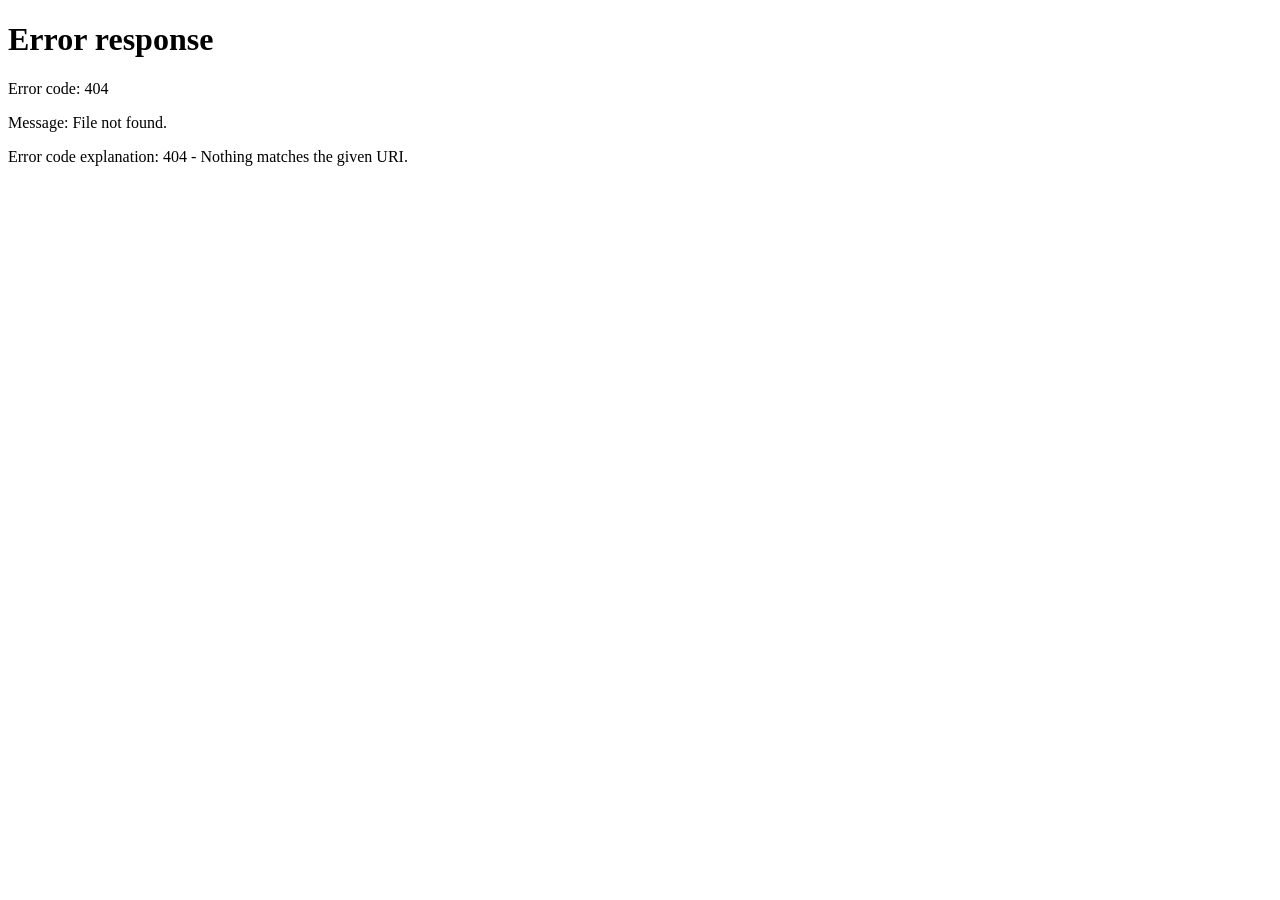
==== commit 08ea27eb: "Add files via upload" ====
--- a/cookies.html
+++ b/cookies.html
@@ -1,102 +1,14 @@
-<!DOCTYPE html>
-<html lang="en" dir="ltr">
-<head>
-  <meta charset="UTF-8" />
-  <meta name="viewport" content="width=device-width, initial-scale=1.0" />
-  <meta name="robots" content="index, follow" />
-  <meta name="theme-color" content="#F6F5F1" />
-  <meta name="color-scheme" content="light" />
-  <link rel="icon" href="https://github.com/amiralomarii/amiralomari/blob/main/Alomari%20Tech%20Logo.jpeg?raw=true" />
-  <link rel="apple-touch-icon" href="https://github.com/amiralomarii/amiralomari/blob/main/Alomari%20Tech%20Logo.jpeg?raw=true" />
-  <link rel="preconnect" href="https://fonts.googleapis.com" />
-  <link rel="preconnect" href="https://fonts.gstatic.com" crossorigin />
-  <link href="https://fonts.googleapis.com/css2?family=Inter:wght@400;500;600&family=Space+Grotesk:wght@400;500;600;700&display=swap" rel="stylesheet" />
-  <script src="https://unpkg.com/lucide@latest/dist/umd/lucide.js" defer></script>
-  <link rel="stylesheet" href="style.css" />
-  <title>Cookie Policy | Alomari Tech</title>
-  <meta name="description" content="How cookies and similar technologies are currently used on the Alomari Tech website." />
-  <link rel="canonical" href="https://alomaritech.xyz/cookies.html" />
-  <meta property="og:type" content="website" />
-  <meta property="og:site_name" content="Alomari Tech" />
-  <meta property="og:title" content="Cookie Policy | Alomari Tech" />
-  <meta property="og:description" content="How cookies and similar technologies are currently used on the Alomari Tech website." />
-  <meta property="og:url" content="https://alomaritech.xyz/cookies.html" />
-  <script type="application/ld+json">{"@context":"https://schema.org","@type":"WebPage","name":"Cookie Policy | Alomari Tech","url":"https://alomaritech.xyz/cookies.html","isPartOf":{"@type":"WebSite","name":"Alomari Tech","url":"https://alomaritech.xyz/"}}</script>
-</head>
-<body class="legal-page">
-  <a class="skip-link" href="#legal-content">Skip to content</a>
-  <div class="legal-progress" id="legal-progress" aria-hidden="true"></div>
-  <div class="legal-shell">
-    <header class="legal-header">
-      <div class="container legal-nav">
-        <div class="legal-nav-group">
-          <a class="brand" href="index.html" aria-label="Alomari Tech home"><img src="https://github.com/amiralomarii/amiralomari/blob/main/Alomari%20Tech%20Logo.jpeg?raw=true" alt="Alomari Tech" class="brand-logo" /></a>
-          <span class="legal-area-label">Legal &amp; policies</span>
-        </div>
-        <a class="legal-back" href="index.html"><i data-lucide="arrow-left" aria-hidden="true"></i> Back to website</a>
-      </div>
-    </header>
-
-    <main class="legal-main" id="legal-content">
-      <div class="container">
-        <div class="legal-hero legal-reveal">
-          <p class="legal-eyebrow">Legal / Cookies</p>
-          <h1 class="legal-title">Cookie Policy</h1>
-          <p class="legal-intro">A website-specific explanation of the current cookie position, third-party resources and the controls available in your browser.</p>
-          <p class="legal-updated">Effective and last updated: 1 September 2026</p>
-          <div class="legal-notice"><i data-lucide="scale" aria-hidden="true"></i><span>This policy reflects the technologies currently used by this website. If analytics, advertising, personalisation or other tracking tools are introduced, this policy and any legally required consent controls will be updated accordingly.</span></div>
-        </div>
-
-        <div class="legal-layout">
-          <aside class="legal-toc legal-reveal" aria-label="On this page">
-            <p class="legal-toc-title">On this page</p>
-            <nav><a href="#summary">Current cookie position</a><a href="#what">What cookies and similar technologies are</a><a href="#site-use">What this website currently uses</a><a href="#third-party">Third-party resources</a><a href="#controls">Your browser controls</a><a href="#future">If analytics or marketing is added later</a><a href="#contact">Contact and updates</a></nav>
-          </aside>
-          <div class="legal-content">
-            <section class="legal-section legal-reveal" id="summary">
-  <p class="legal-section-number">01</p>
-  <h2>Current cookie position</h2>
-  <p>Alomaritech.xyz does not currently use first-party advertising, behavioural analytics or personalisation tools, and does not set first-party tracking cookies.</p><p>This policy explains the technologies used on this website and how third-party resources may interact with your browser.</p>
-</section><section class="legal-section legal-reveal" id="what">
-  <p class="legal-section-number">02</p>
-  <h2>What cookies and similar technologies are</h2>
-  <p>Cookies are small pieces of data that a website or service can ask a browser to store. Similar technologies can include local storage, pixels, SDKs and server-side identifiers. They can support essential functionality, preferences, measurement, security or advertising depending on how a site is built.</p>
-</section><section class="legal-section legal-reveal" id="site-use">
-  <p class="legal-section-number">03</p>
-  <h2>What this website currently uses</h2>
-  <p>We do not currently set first-party analytics, advertising or personalisation cookies. It also does not use local storage or session storage for tracking. Navigation, pricing selection, FAQ interaction and page animations operate without persistent browser identifiers.</p>
-</section><section class="legal-section legal-reveal" id="third-party">
-  <p class="legal-section-number">04</p>
-  <h2>Third-party resources</h2>
-  <p>The website loads certain resources from external providers, including web fonts, an icon library and hosted images. When your browser requests a third-party resource, the provider necessarily receives network-level information such as the request, IP address and browser headers. A third-party provider may also apply its own cookie or similar-technology practices independently of Alomari Tech.</p><p>Because those practices are controlled by the relevant provider and can change, review the provider’s own policy if you want detailed information about a particular external service.</p>
-</section><section class="legal-section legal-reveal" id="controls">
-  <p class="legal-section-number">05</p>
-  <h2>Your browser controls</h2>
-  <p>You can use browser settings to block, delete or limit cookies and site data. Blocking technologies used by third-party providers may affect whether externally hosted fonts, icons or images load as intended.</p>
-</section><section class="legal-section legal-reveal" id="future">
-  <p class="legal-section-number">06</p>
-  <h2>If analytics or marketing is added later</h2>
-  <p>If Alomari Tech later introduces analytics, advertising, personalisation or other non-essential cookie-based functionality, this policy should be updated before or when that change is deployed. Where applicable law requires notice or consent before non-essential tracking, appropriate controls should be implemented rather than relying only on this text.</p>
-</section><section class="legal-section legal-reveal" id="contact">
-  <p class="legal-section-number">07</p>
-  <h2>Contact and updates</h2>
-  <p>Questions about website privacy or cookies can be sent to <a href="mailto:alomaritech@gmail.com">alomaritech@gmail.com</a>. The effective date will be updated when the website’s cookie or tracking behaviour materially changes.</p>
-</section>
-            <div class="legal-source-links legal-reveal" aria-label="Official legal references"><a href="privacy.html" target="_blank" rel="noopener noreferrer">Privacy Policy<i data-lucide="arrow-up-right" aria-hidden="true"></i></a><a href="https://www.oaic.gov.au/privacy/australian-privacy-principles" target="_blank" rel="noopener noreferrer">Australian Privacy Principles — OAIC<i data-lucide="arrow-up-right" aria-hidden="true"></i></a></div>
-          </div>
-        </div>
-      </div>
-    </main>
-
-    <footer class="legal-footer">
-      <div class="legal-footer-inner">
-        <div class="container legal-footer-row">
-          <span>&copy; 2026 Alomari Tech. All rights reserved.</span>
-          <div><a href="privacy.html">Privacy</a><a href="terms.html">Terms</a><a href="cookies.html" aria-current="page">Cookies</a></div>
-        </div>
-      </div>
-    </footer>
-  </div>
-  <script src="legal.js" defer></script>
-</body>
-</html>
+<!doctype html>
+<html lang="en"><head><meta charset="utf-8" />
+<meta name="viewport" content="width=device-width,initial-scale=1" />
+<meta name="robots" content="noindex" />
+<link rel="canonical" href="https://alomaritech.xyz/cookies/" />
+<title>Redirecting | Alomari Tech</title>
+<script>
+(function () {
+  var route = window.location.protocol === 'file:' ? './cookies/index.html' : '/cookies/';
+  window.location.replace(route + window.location.search + window.location.hash);
+})();
+</script></head><body>
+<p>Opening Cookie Policy… <a href="./cookies/index.html">Continue to the policy</a>.</p>
+</body></html>
